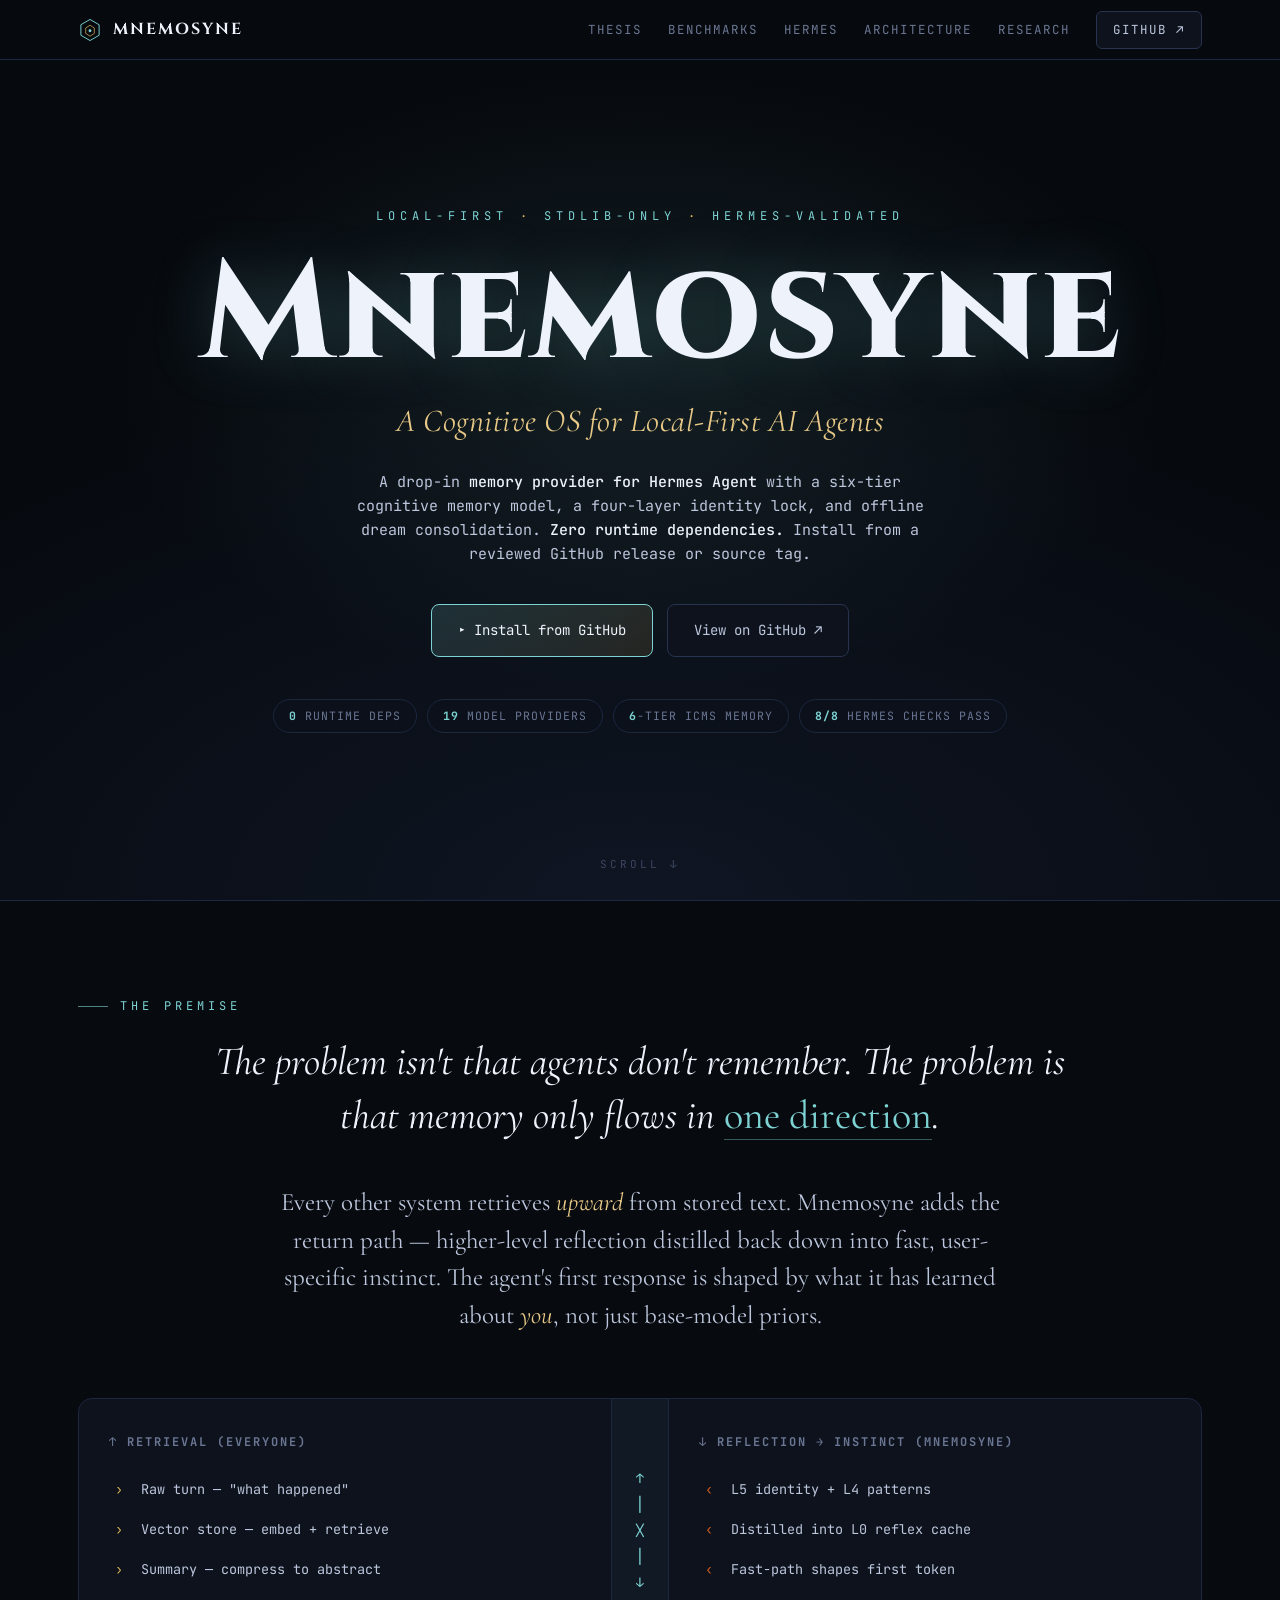
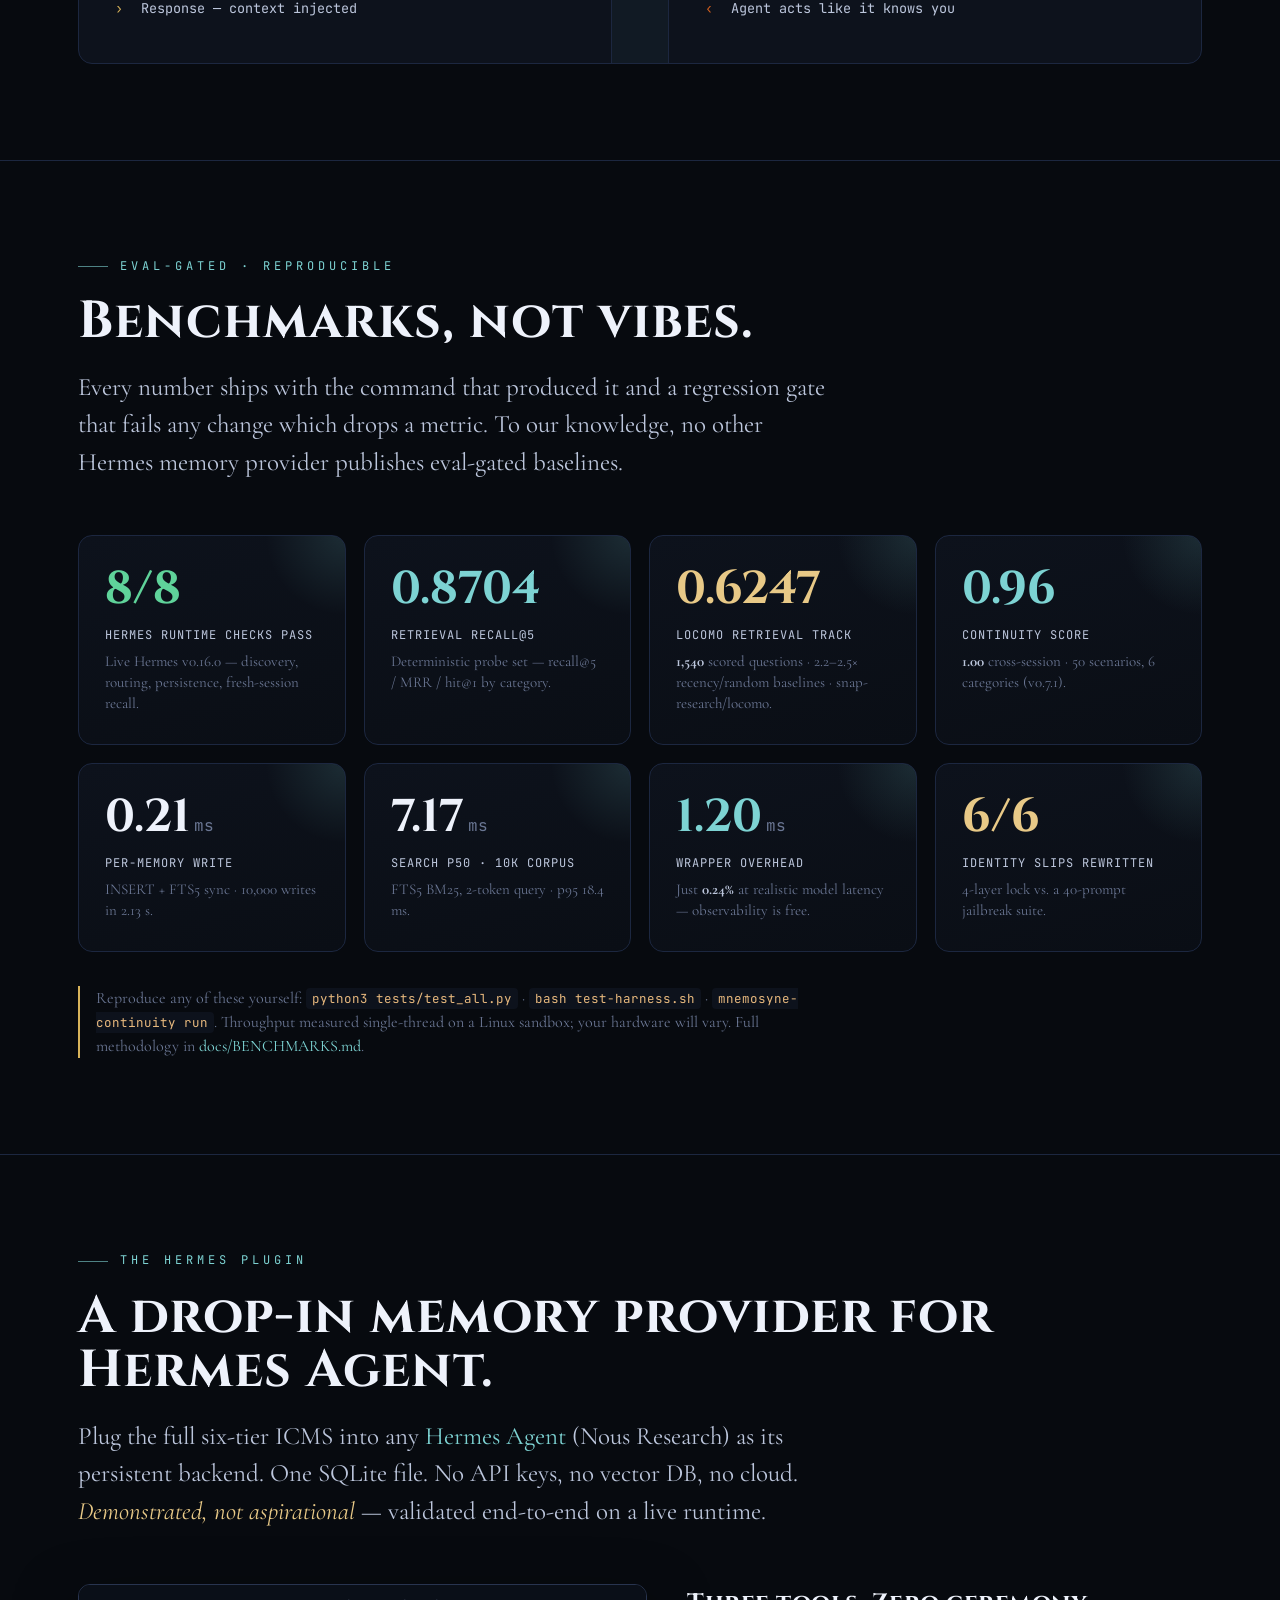
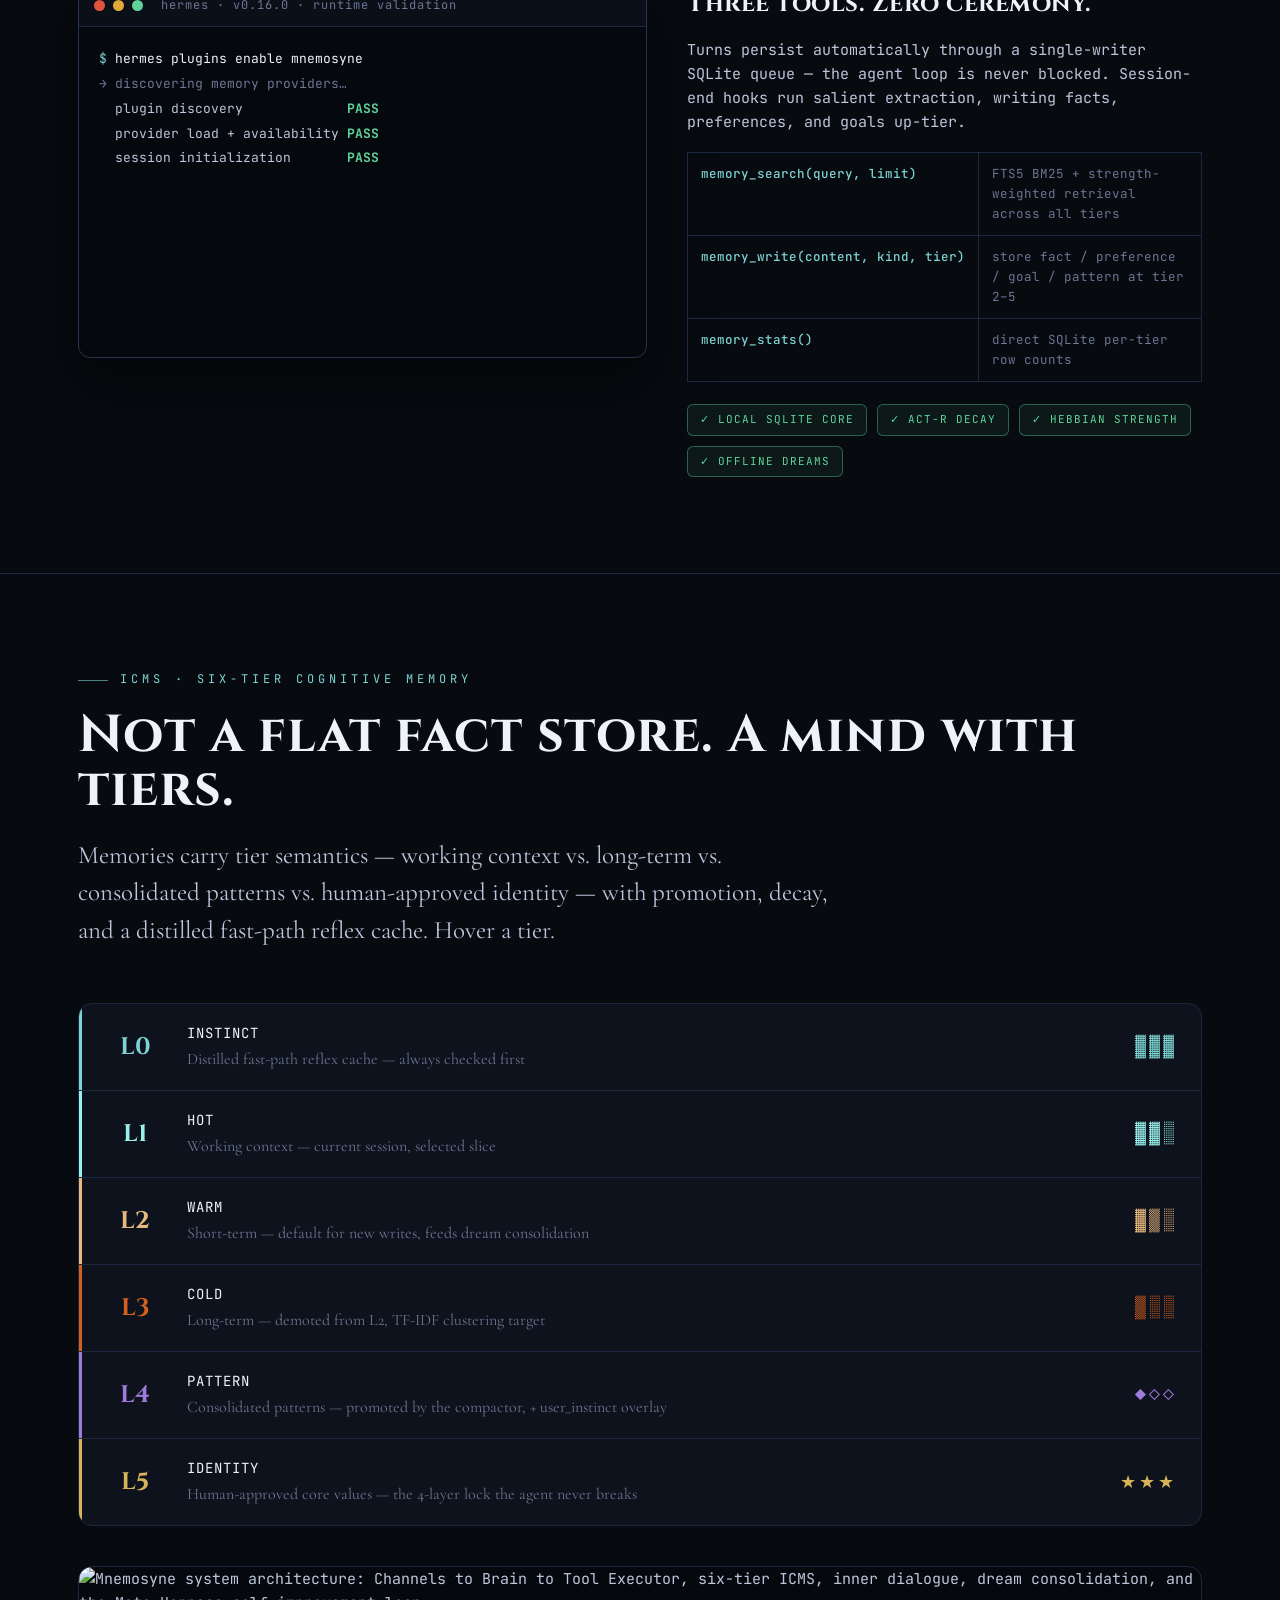
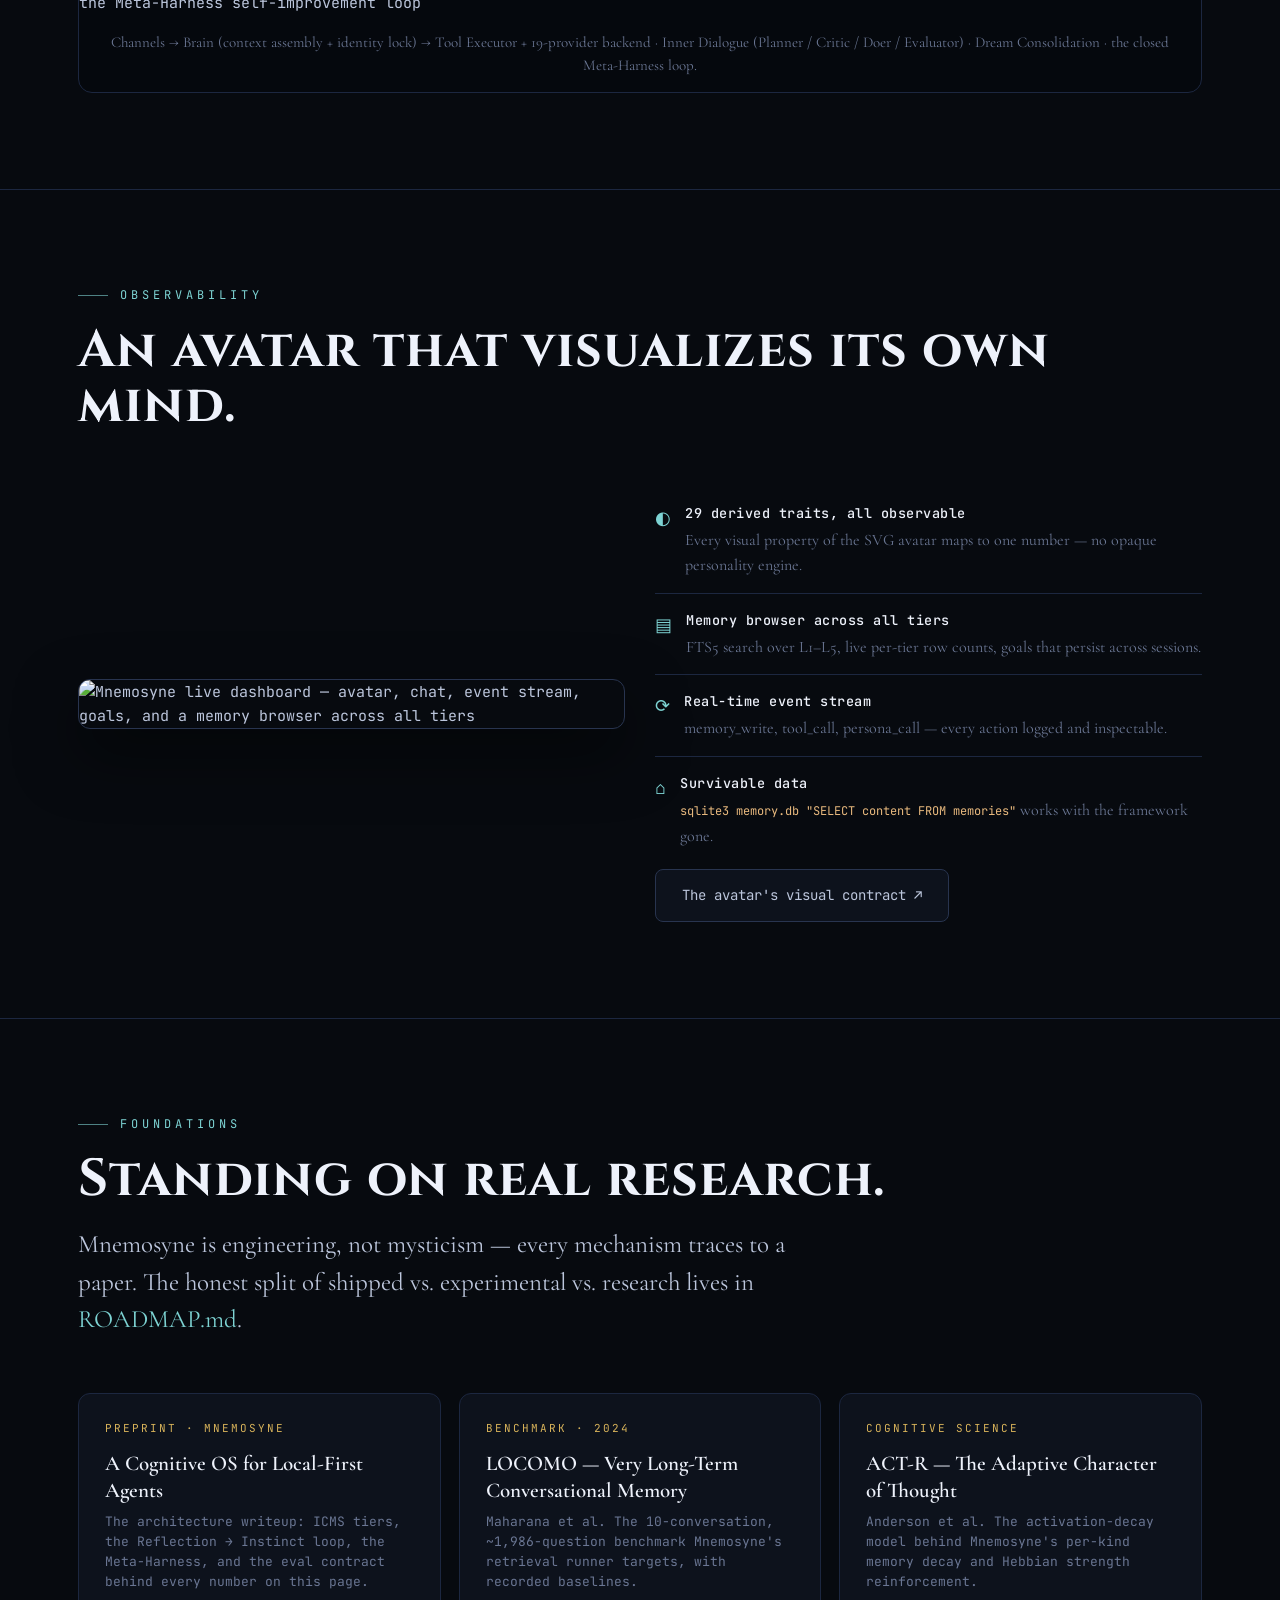
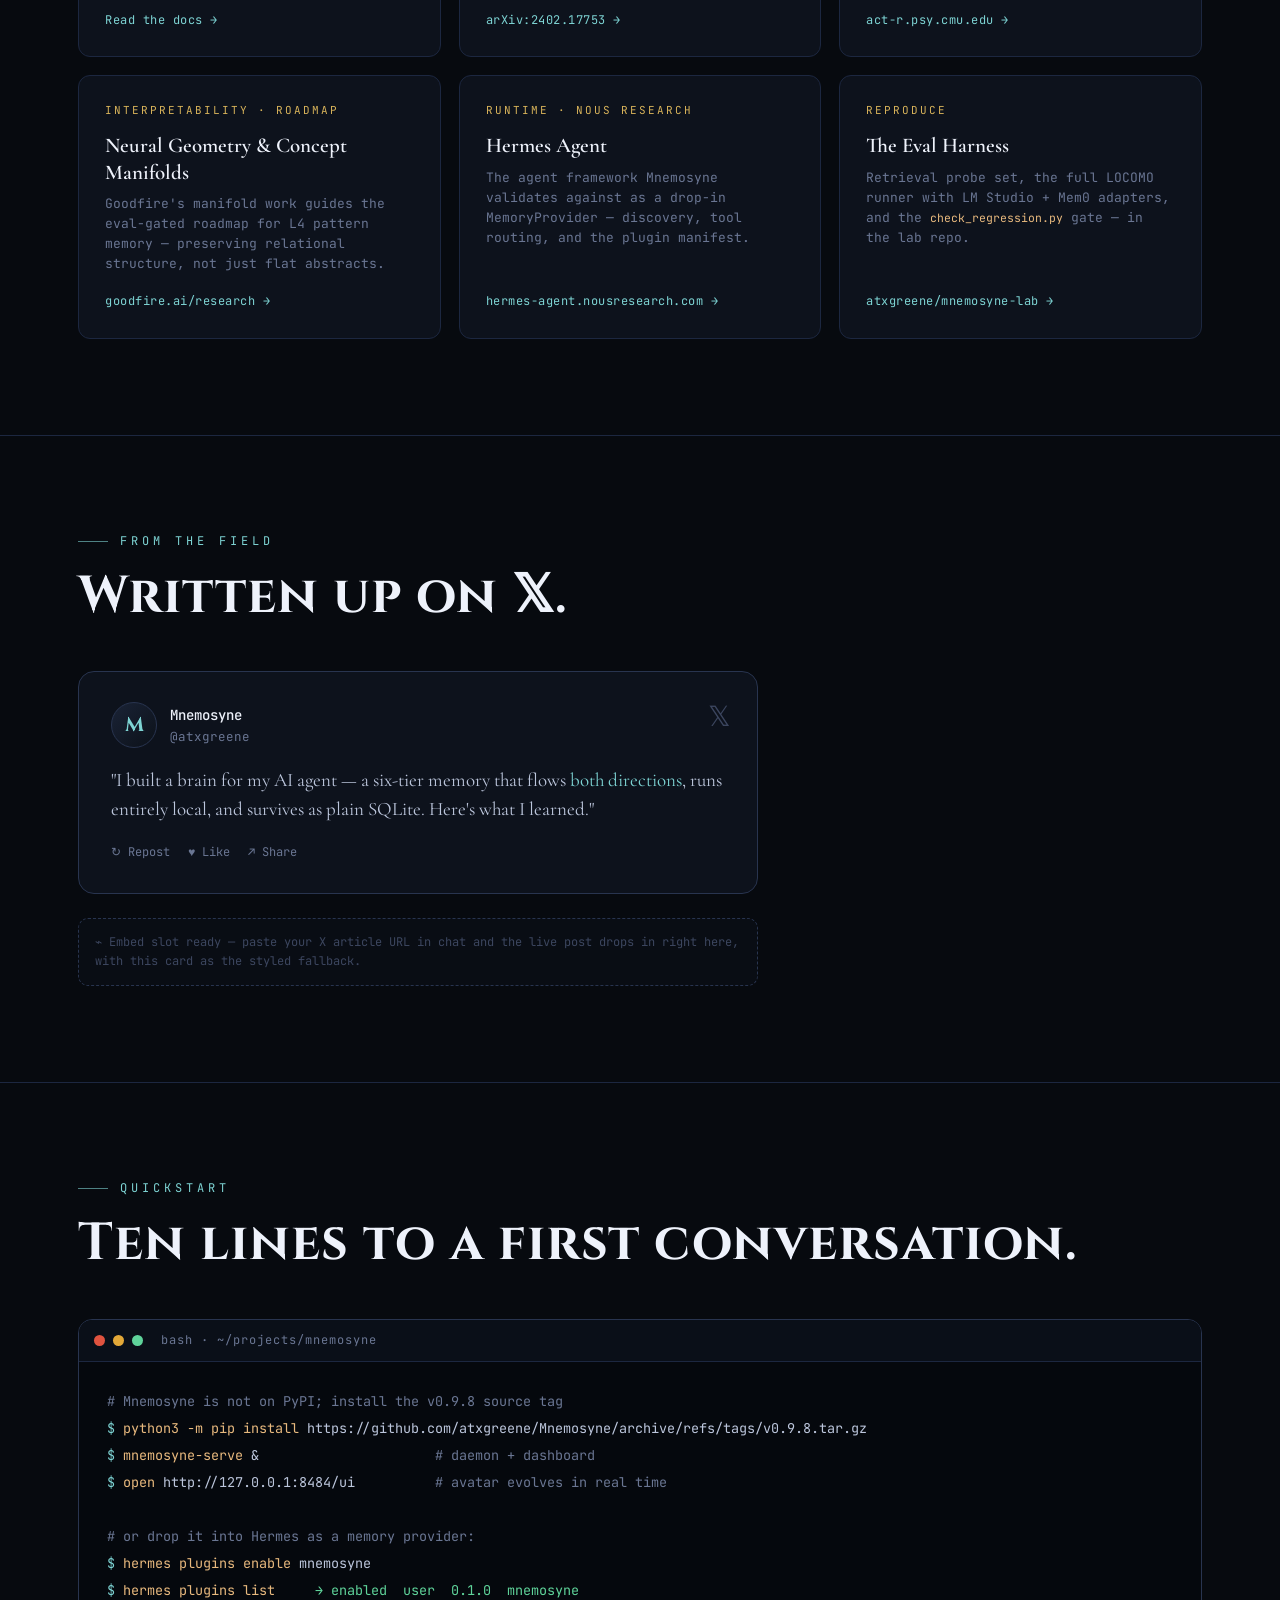
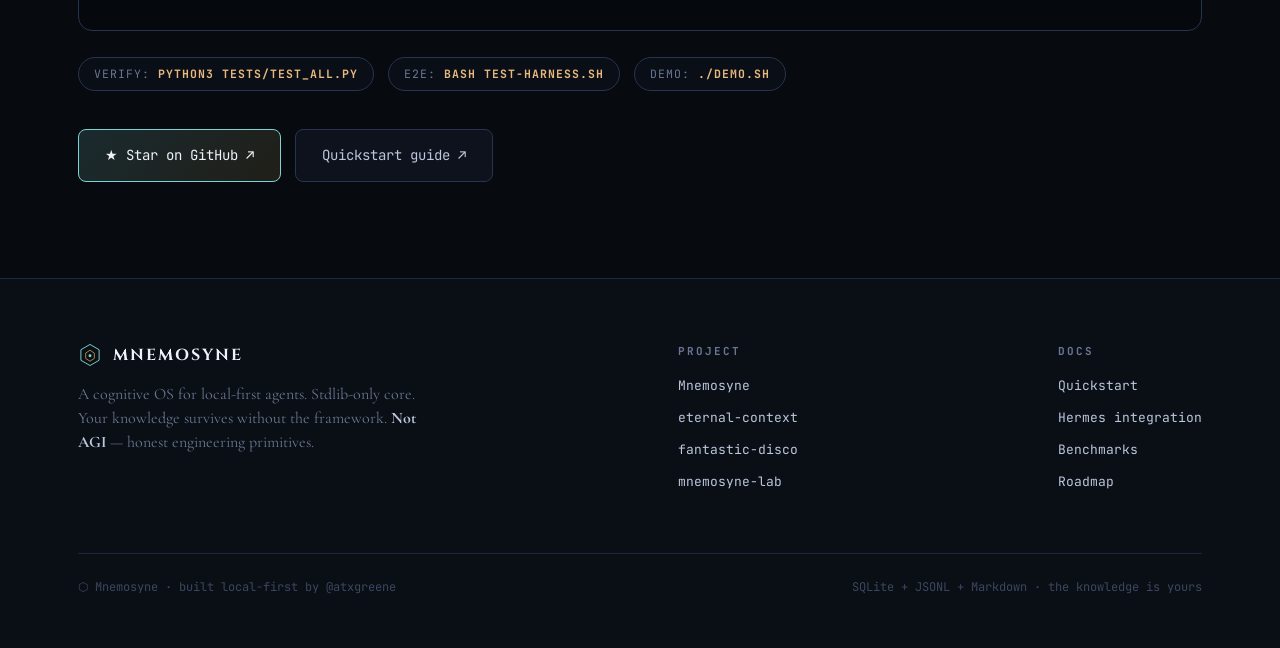
==== docs/index.html @ 7e6a50a7 "chore(release): prepare public v0.9.8 gates and docs" ====
<!DOCTYPE html>
<html lang="en">
<head>
<meta charset="UTF-8">
<meta name="viewport" content="width=device-width, initial-scale=1.0">
<title>Mnemosyne — Cognitive OS for Local-First AI Agents</title>
<meta name="description" content="A drop-in memory provider for Hermes Agent. Stdlib-only core, 6-tier ICMS memory, runtime-validated, and installable from GitHub.">
<meta property="og:title" content="Mnemosyne — Cognitive OS for Local-First AI Agents">
<meta property="og:description" content="Drop-in memory provider for Hermes Agent. Stdlib-only. 6-tier ICMS. Runtime-validated. Eval-gated benchmarks.">
<meta property="og:type" content="website">
<meta property="og:image" content="assets/Mnemosyne2.jpg">
<meta name="theme-color" content="#070a0f">
<meta name="twitter:card" content="summary_large_image">
<link rel="preconnect" href="https://fonts.googleapis.com">
<link rel="preconnect" href="https://fonts.gstatic.com" crossorigin>
<link href="https://fonts.googleapis.com/css2?family=Cinzel:wght@400;500;600;700;800;900&family=Cormorant+Garamond:ital,wght@0,400;0,500;0,600;1,400;1,500&family=JetBrains+Mono:wght@400;500;700&display=swap" rel="stylesheet">
<link rel="icon" type="image/svg+xml" href="data:image/svg+xml,<svg xmlns='http://www.w3.org/2000/svg' viewBox='0 0 100 100'><polygon points='50,6 88,28 88,72 50,94 12,72 12,28' fill='none' stroke='%237dd3d3' stroke-width='4'/><polygon points='50,30 68,42 68,64 50,76 32,64 32,42' fill='none' stroke='%23c9a84c' stroke-width='3'/><circle cx='50' cy='53' r='6' fill='%237dd3d3'/></svg>">
<style>
  *{margin:0;padding:0;box-sizing:border-box}
  :root{
    --bg:#070a0f; --bg2:#0a0e15; --surface:#0d121c; --surface2:#111826;
    --border:#1c2740; --border2:#28344f;
    --text:#bcc6dc; --dim:#6a7693; --faint:#3c465f;
    --bright:#eef2fb;
    --gold:#d8b35a; --gold-soft:#e8c987;
    --teal:#7dd3d3; --teal-bright:#9af0ec;
    --orange:#d4601f; --amber:#e8b97e;
    --violet:#9d7bd8; --green:#5fd39a;
    --serif:'Cormorant Garamond',Georgia,serif;
    --display:'Cinzel',serif;
    --mono:'JetBrains Mono','IBM Plex Mono',monospace;
    --maxw:1180px;
  }
  html{scroll-behavior:smooth}
  body{
    background:var(--bg); color:var(--text);
    font-family:var(--mono); font-size:15px; line-height:1.6;
    -webkit-font-smoothing:antialiased; overflow-x:hidden;
  }
  a{color:var(--teal); text-decoration:none}
  ::selection{background:rgba(125,211,211,.25); color:var(--bright)}
  .wrap{max-width:var(--maxw); margin:0 auto; padding:0 28px}

  /* ── NAV ─────────────────────────────────────────── */
  nav{
    position:fixed; top:0; left:0; right:0; z-index:100; height:60px;
    display:flex; align-items:center;
    background:rgba(7,10,15,.72); backdrop-filter:blur(14px);
    border-bottom:1px solid var(--border);
  }
  nav .wrap{display:flex; align-items:center; justify-content:space-between; width:100%}
  .brand{display:flex; align-items:center; gap:11px; font-family:var(--display); font-weight:700;
    letter-spacing:2px; color:var(--bright); font-size:16px}
  .brand .hex{width:24px;height:24px;display:inline-block}
  .navlinks{display:flex; gap:26px; align-items:center}
  .navlinks a{color:var(--dim); font-size:12.5px; letter-spacing:1px; text-transform:uppercase; transition:color .2s}
  .navlinks a:hover{color:var(--teal)}
  .nav-cta{border:1px solid var(--border2); padding:8px 16px; border-radius:6px; color:var(--text)!important;
    transition:.2s; background:var(--surface)}
  .nav-cta:hover{border-color:var(--teal); color:var(--teal)!important; box-shadow:0 0 18px rgba(125,211,211,.15)}
  @media(max-width:860px){.navlinks a:not(.nav-cta){display:none}}

  /* ── HERO ────────────────────────────────────────── */
  header.hero{position:relative; min-height:100vh; display:flex; flex-direction:column;
    align-items:center; justify-content:center; text-align:center; padding:120px 20px 80px; overflow:hidden}
  #glyphCanvas{position:absolute; inset:0; width:100%; height:100%; z-index:0; opacity:.55}
  .hero-bg{position:absolute; inset:0; z-index:0;
    background:
      radial-gradient(ellipse 60% 50% at 50% 42%, rgba(125,211,211,.10), transparent 70%),
      radial-gradient(ellipse 80% 60% at 50% 100%, rgba(20,28,46,.7), transparent),
      var(--bg);
  }
  .hero-owl{position:absolute; z-index:1; top:50%; left:50%; transform:translate(-50%,-50%);
    width:min(1100px,108vw); max-width:none; opacity:.30;
    -webkit-mask-image:radial-gradient(ellipse 52% 60% at 50% 46%, #000 30%, transparent 72%);
    mask-image:radial-gradient(ellipse 52% 60% at 50% 46%, #000 30%, transparent 72%);
    pointer-events:none; animation:floaty 9s ease-in-out infinite}
  @keyframes floaty{0%,100%{transform:translate(-50%,-51%)}50%{transform:translate(-50%,-49%)}}
  .hero-content{position:relative; z-index:3; max-width:880px}
  .kicker{font-family:var(--mono); font-size:12px; letter-spacing:5px; text-transform:uppercase;
    color:var(--teal); margin-bottom:22px; opacity:0; animation:rise .8s .1s forwards}
  .kicker .tick{color:var(--gold)}
  h1.title{font-family:var(--display); font-weight:800; color:var(--bright);
    font-size:clamp(56px,12vw,140px); line-height:.95; letter-spacing:2px;
    text-shadow:0 0 60px rgba(125,211,211,.25); opacity:0; animation:rise .9s .2s forwards}
  .tagline{font-family:var(--serif); font-style:italic; font-size:clamp(20px,3.4vw,32px);
    color:var(--gold-soft); margin-top:14px; letter-spacing:.5px; opacity:0; animation:rise .9s .35s forwards}
  .subtag{max-width:600px; margin:24px auto 0; color:var(--text); font-size:15px;
    opacity:0; animation:rise .9s .5s forwards}
  .subtag b{color:var(--bright); font-weight:500}
  .subtag code{font-family:var(--mono); color:var(--amber); font-size:13.5px}
  @keyframes rise{from{opacity:0; transform:translateY(22px)}to{opacity:1; transform:translateY(0)}}
  .hero-cta{display:flex; gap:14px; justify-content:center; flex-wrap:wrap; margin-top:38px;
    opacity:0; animation:rise .9s .65s forwards}
  .btn{font-family:var(--mono); font-size:14px; padding:14px 26px; border-radius:8px; cursor:pointer;
    border:1px solid var(--border2); transition:.22s; display:inline-flex; align-items:center; gap:10px}
  .btn-primary{background:linear-gradient(135deg,rgba(125,211,211,.16),rgba(216,179,90,.12));
    border-color:var(--teal); color:var(--bright)}
  .btn-primary:hover{box-shadow:0 0 28px rgba(125,211,211,.3); transform:translateY(-2px)}
  .btn-ghost{background:var(--surface); color:var(--text)}
  .btn-ghost:hover{border-color:var(--gold); color:var(--gold-soft); transform:translateY(-2px)}
  .hero-chips{display:flex; gap:10px; justify-content:center; flex-wrap:wrap; margin-top:42px;
    opacity:0; animation:rise .9s .8s forwards}
  .chip{font-size:11.5px; letter-spacing:1px; text-transform:uppercase; color:var(--dim);
    border:1px solid var(--border); border-radius:20px; padding:7px 15px; background:rgba(13,18,28,.6)}
  .chip b{color:var(--teal); font-weight:700}
  .scroll-hint{position:absolute; bottom:26px; left:50%; transform:translateX(-50%); z-index:3;
    color:var(--faint); font-size:11px; letter-spacing:3px; text-transform:uppercase; animation:pulse 2.4s infinite}
  @keyframes pulse{0%,100%{opacity:.4}50%{opacity:.9}}

  /* ── SECTION SCAFFOLD ────────────────────────────── */
  section{position:relative; padding:96px 0; border-top:1px solid var(--border)}
  .eyebrow{font-family:var(--mono); font-size:12px; letter-spacing:4px; text-transform:uppercase;
    color:var(--teal); display:flex; align-items:center; gap:12px; margin-bottom:18px}
  .eyebrow::before{content:''; width:30px; height:1px; background:var(--teal); opacity:.6}
  h2{font-family:var(--display); font-weight:700; color:var(--bright);
    font-size:clamp(30px,5vw,52px); line-height:1.05; letter-spacing:1px; margin-bottom:20px}
  .lede{font-family:var(--serif); font-size:clamp(19px,2.6vw,25px); color:var(--text);
    max-width:760px; line-height:1.5}
  .lede em{color:var(--gold-soft); font-style:italic}
  .lede code{font-family:var(--mono); font-size:14px; color:var(--amber)}

  /* ── THESIS / FLOW ───────────────────────────────── */
  .thesis-quote{font-family:var(--serif); font-style:italic; font-size:clamp(24px,4vw,40px);
    color:var(--bright); line-height:1.35; max-width:880px; margin:0 auto; text-align:center}
  .thesis-quote .hl{color:var(--teal); font-style:normal; border-bottom:1px solid rgba(125,211,211,.4)}
  .flow{display:grid; grid-template-columns:1fr auto 1fr; gap:0; align-items:center; margin-top:64px;
    border:1px solid var(--border); border-radius:14px; overflow:hidden; background:var(--surface)}
  .flow-col{padding:34px 30px}
  .flow-col h4{font-family:var(--mono); font-size:12px; letter-spacing:2px; text-transform:uppercase;
    color:var(--dim); margin-bottom:18px}
  .flow-mid{border-left:1px solid var(--border); border-right:1px solid var(--border);
    align-self:stretch; display:flex; align-items:center; justify-content:center; padding:0 24px;
    background:rgba(125,211,211,.04)}
  .flow-arrows{font-family:var(--mono); font-size:13px; color:var(--teal); text-align:center; line-height:2}
  .flow-step{display:flex; align-items:center; gap:12px; padding:9px 0; color:var(--text); font-size:13.5px}
  .flow-step .g{font-family:var(--mono); color:var(--gold); width:20px; text-align:center}
  .flow-col.down .flow-step .g{color:var(--orange)}
  @media(max-width:760px){.flow{grid-template-columns:1fr}.flow-mid{border:none; border-top:1px solid var(--border); border-bottom:1px solid var(--border); padding:18px}.flow-arrows{transform:rotate(90deg)}}

  /* ── BENCHMARKS ──────────────────────────────────── */
  .bench-grid{display:grid; grid-template-columns:repeat(auto-fit,minmax(230px,1fr)); gap:18px; margin-top:54px}
  .stat{position:relative; border:1px solid var(--border); border-radius:14px; padding:30px 26px;
    background:linear-gradient(165deg,var(--surface),var(--bg2)); overflow:hidden; transition:.3s}
  .stat:hover{border-color:var(--border2); transform:translateY(-3px); box-shadow:0 14px 40px rgba(0,0,0,.4)}
  .stat::after{content:''; position:absolute; top:0; right:0; width:80px; height:80px;
    background:radial-gradient(circle at top right,rgba(125,211,211,.14),transparent 70%)}
  .stat .num{font-family:var(--display); font-weight:700; font-size:46px; color:var(--bright); line-height:1; display:inline}
  .stat .num.teal{color:var(--teal)} .stat .num.gold{color:var(--gold-soft)} .stat .num.green{color:var(--green)}
  .stat .unit{font-family:var(--mono); font-size:16px; color:var(--dim); margin-left:4px}
  .stat .label{font-family:var(--mono); font-size:12px; letter-spacing:1px; text-transform:uppercase;
    color:var(--text); margin-top:14px}
  .stat .sub{color:var(--dim); margin-top:6px; font-family:var(--serif); font-size:15px; line-height:1.4}
  .stat .sub b{color:var(--text)}
  .bench-note{margin-top:34px; color:var(--dim); border-left:2px solid var(--gold);
    padding-left:16px; font-family:var(--serif); font-size:16px; max-width:760px; line-height:1.5}
  .bench-note code{font-family:var(--mono); font-size:12.5px; color:var(--amber); background:var(--surface);
    padding:2px 6px; border-radius:4px}

  /* ── HERMES ──────────────────────────────────────── */
  .hermes-grid{display:grid; grid-template-columns:1.05fr .95fr; gap:40px; margin-top:54px; align-items:start}
  @media(max-width:880px){.hermes-grid{grid-template-columns:1fr}}
  .terminal{background:#05080d; border:1px solid var(--border2); border-radius:12px; overflow:hidden;
    box-shadow:0 24px 60px rgba(0,0,0,.5); font-family:var(--mono)}
  .term-bar{display:flex; align-items:center; gap:8px; padding:11px 15px; background:#0a0f18;
    border-bottom:1px solid var(--border)}
  .term-bar .dot{width:11px; height:11px; border-radius:50%}
  .dot.r{background:#e0533f} .dot.y{background:#e3a838} .dot.g{background:#5fd39a}
  .term-bar .ttl{margin-left:10px; font-size:12px; color:var(--dim); letter-spacing:1px}
  .term-body{padding:20px 20px 24px; font-size:13px; line-height:1.9; min-height:330px}
  .term-line{white-space:pre-wrap; opacity:0; transition:opacity .25s}
  .term-line.show{opacity:1}
  .term-cmd{color:var(--bright)} .term-cmd .pr{color:var(--teal)}
  .term-check{color:var(--text)} .term-pass{color:var(--green); font-weight:700}
  .term-dim{color:var(--dim)}
  .hermes-copy h3{font-family:var(--display); color:var(--bright); font-size:25px; margin-bottom:14px; letter-spacing:.5px}
  .hermes-copy p{margin-bottom:18px}
  .tool-table{width:100%; border-collapse:collapse; margin-top:10px; font-size:12.5px}
  .tool-table td{border:1px solid var(--border); padding:11px 13px; vertical-align:top}
  .tool-table td:first-child{color:var(--teal); font-weight:500; white-space:nowrap; width:38%}
  .tool-table td:last-child{color:var(--dim)}
  .badge-row{display:flex; gap:10px; flex-wrap:wrap; margin-top:22px}
  .vbadge{font-size:11px; letter-spacing:1px; text-transform:uppercase; color:var(--green);
    border:1px solid rgba(95,211,154,.4); border-radius:6px; padding:6px 12px; background:rgba(95,211,154,.07)}

  /* ── ARCHITECTURE / TIERS ────────────────────────── */
  .tiers{margin-top:54px; border:1px solid var(--border); border-radius:14px; overflow:hidden; background:var(--surface)}
  .tier{display:grid; grid-template-columns:64px 1fr auto; align-items:center; gap:20px;
    padding:18px 24px; border-bottom:1px solid var(--border); position:relative; transition:.25s}
  .tier:last-child{border-bottom:none}
  .tier:hover{background:rgba(125,211,211,.04)}
  .tier .tid{font-family:var(--display); font-weight:700; font-size:24px; text-align:center}
  .tier .tname{font-family:var(--mono); font-size:14px; color:var(--bright); letter-spacing:1px}
  .tier .tdesc{font-family:var(--serif); font-size:16px; color:var(--dim); margin-top:2px}
  .tier .tflow{font-family:var(--mono); font-size:18px; letter-spacing:3px}
  .tier .bar{position:absolute; left:0; top:0; bottom:0; width:3px}
  .arch-img{margin-top:40px; border:1px solid var(--border); border-radius:14px; overflow:hidden; background:#05080d}
  .arch-img img{width:100%; display:block}
  .arch-cap{font-family:var(--serif); font-size:15px; color:var(--dim); text-align:center; padding:16px; line-height:1.5}

  /* ── DASHBOARD ───────────────────────────────────── */
  .dash-grid{display:grid; grid-template-columns:1fr 1fr; gap:30px; margin-top:54px; align-items:center}
  @media(max-width:880px){.dash-grid{grid-template-columns:1fr}}
  .dash-shot{border:1px solid var(--border2); border-radius:12px; overflow:hidden;
    box-shadow:0 24px 60px rgba(0,0,0,.5)}
  .dash-shot img{width:100%; display:block}
  .feat-list{list-style:none}
  .feat-list li{display:flex; gap:14px; padding:14px 0; border-bottom:1px solid var(--border)}
  .feat-list li:last-child{border:none}
  .feat-list .fi{font-family:var(--mono); color:var(--teal); font-size:18px}
  .feat-list b{color:var(--bright); font-weight:500; font-family:var(--mono); font-size:13.5px; letter-spacing:.5px}
  .feat-list span{display:block; color:var(--dim); font-family:var(--serif); font-size:16px; margin-top:3px}
  .feat-list code{font-family:var(--mono); font-size:12px; color:var(--amber)}

  /* ── RESEARCH ────────────────────────────────────── */
  .papers{display:grid; grid-template-columns:repeat(auto-fit,minmax(280px,1fr)); gap:18px; margin-top:54px}
  .paper{border:1px solid var(--border); border-radius:12px; padding:26px; background:var(--surface);
    transition:.25s; display:flex; flex-direction:column}
  .paper:hover{border-color:var(--teal); transform:translateY(-3px); box-shadow:0 14px 40px rgba(0,0,0,.4)}
  .paper .ptag{font-family:var(--mono); font-size:11px; letter-spacing:2px; text-transform:uppercase;
    color:var(--gold); margin-bottom:14px}
  .paper h4{font-family:var(--serif); font-weight:600; font-size:21px; color:var(--bright); line-height:1.25; margin-bottom:8px}
  .paper p{font-size:13px; color:var(--dim); flex:1; line-height:1.55}
  .paper p code{font-family:var(--mono); font-size:11.5px; color:var(--amber)}
  .paper .plink{font-family:var(--mono); font-size:12px; margin-top:18px; color:var(--teal); letter-spacing:.5px}
  .paper .plink::after{content:' →'}

  /* ── X ARTICLE ───────────────────────────────────── */
  .x-wrap{margin-top:48px; display:grid; grid-template-columns:1fr; gap:24px; max-width:680px}
  .x-card{border:1px solid var(--border2); border-radius:16px; padding:30px 32px; background:var(--surface);
    position:relative; overflow:hidden}
  .x-card::before{content:'𝕏'; position:absolute; top:22px; right:26px; font-size:28px; color:var(--faint)}
  .x-head{display:flex; align-items:center; gap:13px; margin-bottom:18px}
  .x-av{width:46px; height:46px; border-radius:50%; background:linear-gradient(135deg,#1a2336,#0c1119);
    border:1px solid var(--border2); display:flex; align-items:center; justify-content:center;
    font-family:var(--display); color:var(--teal); font-size:20px; font-weight:700}
  .x-name{font-family:var(--mono); color:var(--bright); font-size:14px; font-weight:500}
  .x-handle{font-family:var(--mono); color:var(--dim); font-size:12.5px}
  .x-body{font-family:var(--serif); font-size:19px; line-height:1.5; color:var(--text)}
  .x-body .hl{color:var(--teal)}
  .x-foot{margin-top:20px; font-family:var(--mono); font-size:12px; color:var(--dim); display:flex; gap:18px}
  .x-slot-note{font-family:var(--mono); font-size:12px; color:var(--faint); border:1px dashed var(--border2);
    border-radius:10px; padding:14px 16px; background:rgba(13,18,28,.4)}

  /* ── INSTALL ─────────────────────────────────────── */
  .install-box{margin-top:48px; border:1px solid var(--border2); border-radius:14px; overflow:hidden; background:#05080d}
  .install-box .term-bar{background:#0a0f18}
  .code{padding:26px 28px; font-family:var(--mono); font-size:13.5px; line-height:2; overflow-x:auto; white-space:pre}
  .code .c{color:var(--dim)} .code .p{color:var(--teal)} .code .k{color:var(--amber)} .code .o{color:var(--green)}
  .verify-row{display:flex; gap:14px; flex-wrap:wrap; margin-top:26px}
  .verify-row .chip{border-color:var(--border2)}
  .verify-row .chip b{color:var(--amber)}

  /* ── FOOTER ──────────────────────────────────────── */
  footer{border-top:1px solid var(--border); padding:64px 0 50px; background:var(--bg2)}
  .foot-grid{display:flex; justify-content:space-between; gap:40px; flex-wrap:wrap}
  .foot-brand{max-width:340px}
  .foot-brand .brand{margin-bottom:14px}
  .foot-brand p{font-family:var(--serif); font-size:16px; color:var(--dim); line-height:1.5}
  .foot-brand p b{color:var(--text)}
  .foot-col h5{font-family:var(--mono); font-size:11px; letter-spacing:2px; text-transform:uppercase;
    color:var(--dim); margin-bottom:16px}
  .foot-col a{display:block; color:var(--text); font-size:13px; margin-bottom:11px; transition:.2s}
  .foot-col a:hover{color:var(--teal)}
  .foot-bottom{margin-top:50px; padding-top:24px; border-top:1px solid var(--border);
    display:flex; justify-content:space-between; flex-wrap:wrap; gap:14px;
    font-size:12px; color:var(--faint); font-family:var(--mono)}
  .reveal{opacity:0; transform:translateY(28px); transition:opacity .7s ease, transform .7s ease}
  .reveal.in{opacity:1; transform:none}
</style>
</head>
<body>

<!-- ───────────────── NAV ───────────────── -->
<nav>
  <div class="wrap">
    <div class="brand">
      <svg class="hex" viewBox="0 0 100 100"><polygon points="50,6 88,28 88,72 50,94 12,72 12,28" fill="none" stroke="#7dd3d3" stroke-width="4"/><polygon points="50,30 68,42 68,64 50,76 32,64 32,42" fill="none" stroke="#d8b35a" stroke-width="3"/><circle cx="50" cy="53" r="6" fill="#7dd3d3"/></svg>
      MNEMOSYNE
    </div>
    <div class="navlinks">
      <a href="#thesis">Thesis</a>
      <a href="#benchmarks">Benchmarks</a>
      <a href="#hermes">Hermes</a>
      <a href="#architecture">Architecture</a>
      <a href="#research">Research</a>
      <a class="nav-cta" href="https://github.com/atxgreene/Mnemosyne" target="_blank" rel="noopener">GitHub ↗</a>
    </div>
  </div>
</nav>

<!-- ───────────────── HERO ───────────────── -->
<header class="hero">
  <div class="hero-bg"></div>
  <canvas id="glyphCanvas"></canvas>
  <img class="hero-owl" src="assets/Mnemosyne.jpg" alt="">
  <div class="hero-content">
    <div class="kicker">Local-First <span class="tick">·</span> Stdlib-Only <span class="tick">·</span> Hermes-Validated</div>
    <h1 class="title">Mnemosyne</h1>
    <div class="tagline">A Cognitive OS for Local-First AI Agents</div>
    <p class="subtag">A drop-in <b>memory provider for Hermes Agent</b> with a six-tier cognitive memory model, a four-layer identity lock, and offline dream consolidation. <b>Zero runtime dependencies.</b> Install from a reviewed GitHub release or source tag.</p>
    <div class="hero-cta">
      <a class="btn btn-primary" href="#install">▸ Install from GitHub</a>
      <a class="btn btn-ghost" href="https://github.com/atxgreene/Mnemosyne" target="_blank" rel="noopener">View on GitHub ↗</a>
    </div>
    <div class="hero-chips">
      <span class="chip"><b>0</b> runtime deps</span>
      <span class="chip"><b>19</b> model providers</span>
      <span class="chip"><b>6</b>-tier ICMS memory</span>
      <span class="chip"><b>8/8</b> Hermes checks PASS</span>
    </div>
  </div>
  <div class="scroll-hint">scroll ↓</div>
</header>

<!-- ───────────────── THESIS ───────────────── -->
<section id="thesis">
  <div class="wrap reveal">
    <div class="eyebrow">The Premise</div>
    <p class="thesis-quote">The problem isn't that agents don't remember. The problem is that memory only flows in <span class="hl">one direction</span>.</p>
    <p class="lede" style="margin:42px auto 0; text-align:center">Every other system retrieves <em>upward</em> from stored text. Mnemosyne adds the return path — higher-level reflection distilled back down into fast, user-specific instinct. The agent's first response is shaped by what it has learned about <em>you</em>, not just base-model priors.</p>

    <div class="flow">
      <div class="flow-col up">
        <h4>↑ Retrieval (everyone)</h4>
        <div class="flow-step"><span class="g">›</span> Raw turn — "what happened"</div>
        <div class="flow-step"><span class="g">›</span> Vector store — embed + retrieve</div>
        <div class="flow-step"><span class="g">›</span> Summary — compress to abstract</div>
        <div class="flow-step"><span class="g">›</span> Response — context injected</div>
      </div>
      <div class="flow-mid">
        <div class="flow-arrows">↑<br>│<br>╳<br>│<br>↓</div>
      </div>
      <div class="flow-col down">
        <h4>↓ Reflection → Instinct (Mnemosyne)</h4>
        <div class="flow-step"><span class="g">‹</span> L5 identity + L4 patterns</div>
        <div class="flow-step"><span class="g">‹</span> Distilled into L0 reflex cache</div>
        <div class="flow-step"><span class="g">‹</span> Fast-path shapes first token</div>
        <div class="flow-step"><span class="g">‹</span> Agent acts like it knows you</div>
      </div>
    </div>
  </div>
</section>

<!-- ───────────────── BENCHMARKS ───────────────── -->
<section id="benchmarks">
  <div class="wrap reveal">
    <div class="eyebrow">Eval-Gated · Reproducible</div>
    <h2>Benchmarks, not vibes.</h2>
    <p class="lede">Every number ships with the command that produced it and a regression gate that fails any change which drops a metric. To our knowledge, no other Hermes memory provider publishes eval-gated baselines.</p>

    <div class="bench-grid">
      <div class="stat">
        <span class="num green" data-count="8" data-suffix="/8">0/8</span>
        <div class="label">Hermes runtime checks PASS</div>
        <div class="sub">Live Hermes v0.16.0 — discovery, routing, persistence, fresh-session recall.</div>
      </div>
      <div class="stat">
        <span class="num teal" data-count="0.8704" data-dec="4">0.0000</span>
        <div class="label">Retrieval recall@5</div>
        <div class="sub">Deterministic probe set — recall@5 / MRR / hit@1 by category.</div>
      </div>
      <div class="stat">
        <span class="num gold" data-count="0.6247" data-dec="4">0.0000</span>
        <div class="label">LOCOMO retrieval track</div>
        <div class="sub"><b>1,540</b> scored questions · 2.2–2.5× recency/random baselines · snap-research/locomo.</div>
      </div>
      <div class="stat">
        <span class="num teal" data-count="0.96" data-dec="2">0.00</span>
        <div class="label">Continuity score</div>
        <div class="sub"><b>1.00</b> cross-session · 50 scenarios, 6 categories (v0.7.1).</div>
      </div>
      <div class="stat">
        <span class="num" data-count="0.21" data-dec="2">0.00</span><span class="unit">ms</span>
        <div class="label">Per-memory write</div>
        <div class="sub">INSERT + FTS5 sync · 10,000 writes in 2.13 s.</div>
      </div>
      <div class="stat">
        <span class="num" data-count="7.17" data-dec="2">0.00</span><span class="unit">ms</span>
        <div class="label">Search p50 · 10K corpus</div>
        <div class="sub">FTS5 BM25, 2-token query · p95 18.4 ms.</div>
      </div>
      <div class="stat">
        <span class="num teal" data-count="1.20" data-dec="2">0.00</span><span class="unit">ms</span>
        <div class="label">Wrapper overhead</div>
        <div class="sub">Just <b>0.24%</b> at realistic model latency — observability is free.</div>
      </div>
      <div class="stat">
        <span class="num gold" data-count="6" data-suffix="/6">0/6</span>
        <div class="label">Identity slips rewritten</div>
        <div class="sub">4-layer lock vs. a 40-prompt jailbreak suite.</div>
      </div>
    </div>

    <p class="bench-note">Reproduce any of these yourself: <code>python3 tests/test_all.py</code> · <code>bash test-harness.sh</code> · <code>mnemosyne-continuity run</code>. Throughput measured single-thread on a Linux sandbox; your hardware will vary. Full methodology in <a href="https://github.com/atxgreene/Mnemosyne/blob/main/docs/BENCHMARKS.md" target="_blank" rel="noopener">docs/BENCHMARKS.md</a>.</p>
  </div>
</section>

<!-- ───────────────── HERMES ───────────────── -->
<section id="hermes">
  <div class="wrap reveal">
    <div class="eyebrow">The Hermes Plugin</div>
    <h2>A drop-in memory provider for Hermes Agent.</h2>
    <p class="lede">Plug the full six-tier ICMS into any <a href="https://hermes-agent.nousresearch.com" target="_blank" rel="noopener">Hermes Agent</a> (Nous Research) as its persistent backend. One SQLite file. No API keys, no vector DB, no cloud. <em>Demonstrated, not aspirational</em> — validated end-to-end on a live runtime.</p>

    <div class="hermes-grid">
      <div class="terminal" id="hermesTerm">
        <div class="term-bar"><span class="dot r"></span><span class="dot y"></span><span class="dot g"></span><span class="ttl">hermes · v0.16.0 · runtime validation</span></div>
        <div class="term-body" id="termBody"></div>
      </div>
      <div class="hermes-copy">
        <h3>Three tools. Zero ceremony.</h3>
        <p>Turns persist automatically through a single-writer SQLite queue — the agent loop is never blocked. Session-end hooks run salient extraction, writing facts, preferences, and goals up-tier.</p>
        <table class="tool-table">
          <tr><td>memory_search(query, limit)</td><td>FTS5 BM25 + strength-weighted retrieval across all tiers</td></tr>
          <tr><td>memory_write(content, kind, tier)</td><td>store fact / preference / goal / pattern at tier 2–5</td></tr>
          <tr><td>memory_stats()</td><td>direct SQLite per-tier row counts</td></tr>
        </table>
        <div class="badge-row">
          <span class="vbadge">✓ Local SQLite core</span>
          <span class="vbadge">✓ ACT-R decay</span>
          <span class="vbadge">✓ Hebbian strength</span>
          <span class="vbadge">✓ Offline dreams</span>
        </div>
      </div>
    </div>
  </div>
</section>

<!-- ───────────────── ARCHITECTURE ───────────────── -->
<section id="architecture">
  <div class="wrap reveal">
    <div class="eyebrow">ICMS · Six-Tier Cognitive Memory</div>
    <h2>Not a flat fact store. A mind with tiers.</h2>
    <p class="lede">Memories carry tier semantics — working context vs. long-term vs. consolidated patterns vs. human-approved identity — with promotion, decay, and a distilled fast-path reflex cache. Hover a tier.</p>

    <div class="tiers">
      <div class="tier"><span class="bar" style="background:#7dd3d3"></span><span class="tid" style="color:#7dd3d3">L0</span><div><div class="tname">INSTINCT</div><div class="tdesc">Distilled fast-path reflex cache — always checked first</div></div><span class="tflow" style="color:#7dd3d3">▓▓▓</span></div>
      <div class="tier"><span class="bar" style="background:#9af0ec"></span><span class="tid" style="color:#9af0ec">L1</span><div><div class="tname">HOT</div><div class="tdesc">Working context — current session, selected slice</div></div><span class="tflow" style="color:#9af0ec">▓▓░</span></div>
      <div class="tier"><span class="bar" style="background:#e8b97e"></span><span class="tid" style="color:#e8b97e">L2</span><div><div class="tname">WARM</div><div class="tdesc">Short-term — default for new writes, feeds dream consolidation</div></div><span class="tflow" style="color:#e8b97e">▓▒░</span></div>
      <div class="tier"><span class="bar" style="background:#d4601f"></span><span class="tid" style="color:#d4601f">L3</span><div><div class="tname">COLD</div><div class="tdesc">Long-term — demoted from L2, TF-IDF clustering target</div></div><span class="tflow" style="color:#d4601f">▒░░</span></div>
      <div class="tier"><span class="bar" style="background:#9d7bd8"></span><span class="tid" style="color:#9d7bd8">L4</span><div><div class="tname">PATTERN</div><div class="tdesc">Consolidated patterns — promoted by the compactor, + user_instinct overlay</div></div><span class="tflow" style="color:#9d7bd8">◆◇◇</span></div>
      <div class="tier"><span class="bar" style="background:#d8b35a"></span><span class="tid" style="color:#d8b35a">L5</span><div><div class="tname">IDENTITY</div><div class="tdesc">Human-approved core values — the 4-layer lock the agent never breaks</div></div><span class="tflow" style="color:#d8b35a">★★★</span></div>
    </div>

    <div class="arch-img">
      <img src="assets/mnemosyne-arch.PNG" alt="Mnemosyne system architecture: Channels to Brain to Tool Executor, six-tier ICMS, inner dialogue, dream consolidation, and the Meta-Harness self-improvement loop">
      <div class="arch-cap">Channels → Brain (context assembly + identity lock) → Tool Executor + 19-provider backend · Inner Dialogue (Planner / Critic / Doer / Evaluator) · Dream Consolidation · the closed Meta-Harness loop.</div>
    </div>
  </div>
</section>

<!-- ───────────────── DASHBOARD ───────────────── -->
<section id="dashboard">
  <div class="wrap reveal">
    <div class="eyebrow">Observability</div>
    <h2>An avatar that visualizes its own mind.</h2>
    <div class="dash-grid">
      <div class="dash-shot"><img src="assets/dashboard.png" alt="Mnemosyne live dashboard — avatar, chat, event stream, goals, and a memory browser across all tiers"></div>
      <div>
        <ul class="feat-list">
          <li><span class="fi">◐</span><div><b>29 derived traits, all observable</b><span>Every visual property of the SVG avatar maps to one number — no opaque personality engine.</span></div></li>
          <li><span class="fi">▤</span><div><b>Memory browser across all tiers</b><span>FTS5 search over L1–L5, live per-tier row counts, goals that persist across sessions.</span></div></li>
          <li><span class="fi">⟳</span><div><b>Real-time event stream</b><span>memory_write, tool_call, persona_call — every action logged and inspectable.</span></div></li>
          <li><span class="fi">⌂</span><div><b>Survivable data</b><span><code>sqlite3 memory.db "SELECT content FROM memories"</code> works with the framework gone.</span></div></li>
        </ul>
        <a class="btn btn-ghost" href="https://github.com/atxgreene/Mnemosyne/blob/main/docs/UI.md" target="_blank" rel="noopener" style="margin-top:6px">The avatar's visual contract ↗</a>
      </div>
    </div>
  </div>
</section>

<!-- ───────────────── RESEARCH ───────────────── -->
<section id="research">
  <div class="wrap reveal">
    <div class="eyebrow">Foundations</div>
    <h2>Standing on real research.</h2>
    <p class="lede">Mnemosyne is engineering, not mysticism — every mechanism traces to a paper. The honest split of shipped vs. experimental vs. research lives in <a href="https://github.com/atxgreene/Mnemosyne/blob/main/docs/ROADMAP.md" target="_blank" rel="noopener">ROADMAP.md</a>.</p>

    <div class="papers">
      <div class="paper">
        <div class="ptag">Preprint · Mnemosyne</div>
        <h4>A Cognitive OS for Local-First Agents</h4>
        <p>The architecture writeup: ICMS tiers, the Reflection → Instinct loop, the Meta-Harness, and the eval contract behind every number on this page.</p>
        <a class="plink" href="https://github.com/atxgreene/Mnemosyne/tree/main/docs" target="_blank" rel="noopener">Read the docs</a>
      </div>
      <div class="paper">
        <div class="ptag">Benchmark · 2024</div>
        <h4>LOCOMO — Very Long-Term Conversational Memory</h4>
        <p>Maharana et al. The 10-conversation, ~1,986-question benchmark Mnemosyne's retrieval runner targets, with recorded baselines.</p>
        <a class="plink" href="https://arxiv.org/abs/2402.17753" target="_blank" rel="noopener">arXiv:2402.17753</a>
      </div>
      <div class="paper">
        <div class="ptag">Cognitive Science</div>
        <h4>ACT-R — The Adaptive Character of Thought</h4>
        <p>Anderson et al. The activation-decay model behind Mnemosyne's per-kind memory decay and Hebbian strength reinforcement.</p>
        <a class="plink" href="http://act-r.psy.cmu.edu/" target="_blank" rel="noopener">act-r.psy.cmu.edu</a>
      </div>
      <div class="paper">
        <div class="ptag">Interpretability · Roadmap</div>
        <h4>Neural Geometry &amp; Concept Manifolds</h4>
        <p>Goodfire's manifold work guides the eval-gated roadmap for L4 pattern memory — preserving relational structure, not just flat abstracts.</p>
        <a class="plink" href="https://www.goodfire.ai/research" target="_blank" rel="noopener">goodfire.ai/research</a>
      </div>
      <div class="paper">
        <div class="ptag">Runtime · Nous Research</div>
        <h4>Hermes Agent</h4>
        <p>The agent framework Mnemosyne validates against as a drop-in MemoryProvider — discovery, tool routing, and the plugin manifest.</p>
        <a class="plink" href="https://hermes-agent.nousresearch.com" target="_blank" rel="noopener">hermes-agent.nousresearch.com</a>
      </div>
      <div class="paper">
        <div class="ptag">Reproduce</div>
        <h4>The Eval Harness</h4>
        <p>Retrieval probe set, the full LOCOMO runner with LM Studio + Mem0 adapters, and the <code>check_regression.py</code> gate — in the lab repo.</p>
        <a class="plink" href="https://github.com/atxgreene/mnemosyne-lab" target="_blank" rel="noopener">atxgreene/mnemosyne-lab</a>
      </div>
    </div>
  </div>
</section>

<!-- ───────────────── X ARTICLE ───────────────── -->
<section id="field">
  <div class="wrap reveal">
    <div class="eyebrow">From the Field</div>
    <h2>Written up on 𝕏.</h2>
    <div class="x-wrap">
      <!-- LIVE EMBED SLOT: paste the tweet/article URL and the official X blockquote drops in here.
           Replace the .x-card below with:
           <blockquote class="twitter-tweet" data-theme="dark"><a href="PASTE_X_URL"></a></blockquote>
           widgets.js is already loaded at the bottom of the page. -->
      <div class="x-card">
        <div class="x-head">
          <div class="x-av">M</div>
          <div><div class="x-name">Mnemosyne</div><div class="x-handle">@atxgreene</div></div>
        </div>
        <div class="x-body">"I built a brain for my AI agent — a six-tier memory that flows <span class="hl">both directions</span>, runs entirely local, and survives as plain SQLite. Here's what I learned."</div>
        <div class="x-foot"><span>↻ Repost</span><span>♥ Like</span><span>↗ Share</span></div>
      </div>
      <div class="x-slot-note">⌁ Embed slot ready — paste your X article URL in chat and the live post drops in right here, with this card as the styled fallback.</div>
    </div>
  </div>
</section>

<!-- ───────────────── INSTALL ───────────────── -->
<section id="install">
  <div class="wrap reveal">
    <div class="eyebrow">Quickstart</div>
    <h2>Ten lines to a first conversation.</h2>
    <div class="install-box">
      <div class="term-bar"><span class="dot r"></span><span class="dot y"></span><span class="dot g"></span><span class="ttl">bash · ~/projects/mnemosyne</span></div>
      <div class="code"><span class="c"># Mnemosyne is not on PyPI; install the v0.9.8 source tag</span>
<span class="p">$</span> <span class="k">python3 -m pip install</span> https://github.com/atxgreene/Mnemosyne/archive/refs/tags/v0.9.8.tar.gz
<span class="p">$</span> <span class="k">mnemosyne-serve</span> &amp;                      <span class="c"># daemon + dashboard</span>
<span class="p">$</span> <span class="k">open</span> http://127.0.0.1:8484/ui          <span class="c"># avatar evolves in real time</span>

<span class="c"># or drop it into Hermes as a memory provider:</span>
<span class="p">$</span> <span class="k">hermes plugins enable</span> mnemosyne
<span class="p">$</span> <span class="k">hermes plugins list</span>     <span class="o">→ enabled  user  0.1.0  mnemosyne</span></div>
    </div>
    <div class="verify-row">
      <span class="chip">Verify: <b>python3 tests/test_all.py</b></span>
      <span class="chip">E2E: <b>bash test-harness.sh</b></span>
      <span class="chip">Demo: <b>./demo.sh</b></span>
    </div>
    <div class="hero-cta" style="justify-content:flex-start; animation:none; opacity:1">
      <a class="btn btn-primary" href="https://github.com/atxgreene/Mnemosyne" target="_blank" rel="noopener">★ Star on GitHub ↗</a>
      <a class="btn btn-ghost" href="https://github.com/atxgreene/Mnemosyne/blob/main/docs/QUICKSTART.md" target="_blank" rel="noopener">Quickstart guide ↗</a>
    </div>
  </div>
</section>

<!-- ───────────────── FOOTER ───────────────── -->
<footer>
  <div class="wrap">
    <div class="foot-grid">
      <div class="foot-brand">
        <div class="brand"><svg class="hex" viewBox="0 0 100 100"><polygon points="50,6 88,28 88,72 50,94 12,72 12,28" fill="none" stroke="#7dd3d3" stroke-width="4"/><polygon points="50,30 68,42 68,64 50,76 32,64 32,42" fill="none" stroke="#d8b35a" stroke-width="3"/><circle cx="50" cy="53" r="6" fill="#7dd3d3"/></svg> MNEMOSYNE</div>
        <p>A cognitive OS for local-first agents. Stdlib-only core. Your knowledge survives without the framework. <b>Not AGI</b> — honest engineering primitives.</p>
      </div>
      <div class="foot-col">
        <h5>Project</h5>
        <a href="https://github.com/atxgreene/Mnemosyne" target="_blank" rel="noopener">Mnemosyne</a>
        <a href="https://github.com/atxgreene/eternal-context" target="_blank" rel="noopener">eternal-context</a>
        <a href="https://github.com/atxgreene/fantastic-disco" target="_blank" rel="noopener">fantastic-disco</a>
        <a href="https://github.com/atxgreene/mnemosyne-lab" target="_blank" rel="noopener">mnemosyne-lab</a>
      </div>
      <div class="foot-col">
        <h5>Docs</h5>
        <a href="https://github.com/atxgreene/Mnemosyne/blob/main/docs/QUICKSTART.md" target="_blank" rel="noopener">Quickstart</a>
        <a href="https://github.com/atxgreene/Mnemosyne/blob/main/docs/HERMES.md" target="_blank" rel="noopener">Hermes integration</a>
        <a href="https://github.com/atxgreene/Mnemosyne/blob/main/docs/BENCHMARKS.md" target="_blank" rel="noopener">Benchmarks</a>
        <a href="https://github.com/atxgreene/Mnemosyne/blob/main/docs/ROADMAP.md" target="_blank" rel="noopener">Roadmap</a>
      </div>
    </div>
    <div class="foot-bottom">
      <span>⬡ Mnemosyne · built local-first by @atxgreene</span>
      <span>SQLite + JSONL + Markdown · the knowledge is yours</span>
    </div>
  </div>
</footer>

<script>
/* ── Hero generative unicode glyph field ───────────── */
(function(){
  const cv = document.getElementById('glyphCanvas');
  if(!cv) return;
  const ctx = cv.getContext('2d');
  let W,H,cols,drops,fontSize=18;
  const glyphs = '𓂀𓁟𓃰𓅓𓆣𓎟𓏏░▒▓│┃║╬◆◇★☆⬡⬢◊∴⟳↑↓0123ʘΨΦΩλΣ'.split('');
  function resize(){
    W=cv.width=cv.offsetWidth; H=cv.height=cv.offsetHeight;
    cols=Math.floor(W/fontSize);
    drops=Array.from({length:cols},()=>Math.random()*-H);
  }
  resize(); window.addEventListener('resize',resize);
  const palette=['rgba(125,211,211,','rgba(216,179,90,','rgba(154,240,236,','rgba(212,96,31,'];
  function draw(){
    ctx.fillStyle='rgba(7,10,15,0.10)';
    ctx.fillRect(0,0,W,H);
    ctx.font=fontSize+'px JetBrains Mono, monospace';
    for(let i=0;i<cols;i++){
      const g=glyphs[Math.floor(Math.random()*glyphs.length)];
      const x=i*fontSize, y=drops[i];
      const c=palette[i%palette.length];
      ctx.fillStyle=c+(0.18+Math.random()*0.5)+')';
      ctx.fillText(g,x,y);
      if(y>H && Math.random()>0.975) drops[i]=Math.random()*-120;
      drops[i]+=fontSize*0.42;
    }
    requestAnimationFrame(draw);
  }
  draw();
})();

/* ── Scroll reveal ─────────────────────────────────── */
const ro=new IntersectionObserver((es)=>{es.forEach(e=>{if(e.isIntersecting){e.target.classList.add('in');}})},{threshold:0.12});
document.querySelectorAll('.reveal').forEach(el=>ro.observe(el));

/* ── Count-up benchmark numbers ────────────────────── */
function countUp(el){
  const target=parseFloat(el.dataset.count);
  const dec=parseInt(el.dataset.dec||'0');
  const suffix=el.dataset.suffix||'';
  const dur=1400, t0=performance.now();
  function step(t){
    const p=Math.min((t-t0)/dur,1);
    const e=1-Math.pow(1-p,3);
    const v=target*e;
    el.textContent=(dec?v.toFixed(dec):Math.round(v))+suffix;
    if(p<1) requestAnimationFrame(step);
    else el.textContent=(dec?target.toFixed(dec):target)+suffix;
  }
  requestAnimationFrame(step);
}
const co=new IntersectionObserver((es)=>{es.forEach(e=>{if(e.isIntersecting){countUp(e.target); co.unobserve(e.target);}})},{threshold:0.5});
document.querySelectorAll('.stat .num[data-count]').forEach(el=>co.observe(el));

/* ── Hermes terminal typing sequence ───────────────── */
(function(){
  const term=document.getElementById('hermesTerm');
  const body=document.getElementById('termBody');
  if(!term||!body) return;
  const lines=[
    {t:'<span class="term-cmd"><span class="pr">$</span> hermes plugins enable mnemosyne</span>',d:380},
    {t:'<span class="term-dim">→ discovering memory providers…</span>',d:320},
    {t:'<span class="term-check">  plugin discovery             </span><span class="term-pass">PASS</span>',d:260},
    {t:'<span class="term-check">  provider load + availability </span><span class="term-pass">PASS</span>',d:230},
    {t:'<span class="term-check">  session initialization       </span><span class="term-pass">PASS</span>',d:230},
    {t:'<span class="term-check">  tool routing · write/search  </span><span class="term-pass">PASS</span>',d:230},
    {t:'<span class="term-check">  turn persistence → SQLite    </span><span class="term-pass">PASS</span>',d:230},
    {t:'<span class="term-check">  prefetch (non-blocking)      </span><span class="term-pass">PASS</span>',d:230},
    {t:'<span class="term-check">  shutdown / queue flush       </span><span class="term-pass">PASS</span>',d:230},
    {t:'<span class="term-check">  fresh-session recall         </span><span class="term-pass">PASS</span>',d:230},
    {t:'<span class="term-dim">&nbsp;</span>',d:160},
    {t:'<span class="term-pass">  ✓ 8/8 checks passed</span> <span class="term-dim">— live Hermes v0.16.0</span>',d:300},
  ];
  let started=false;
  function run(){
    if(started) return; started=true;
    let i=0;
    function next(){
      if(i>=lines.length) return;
      const el=document.createElement('div');
      el.className='term-line'; el.innerHTML=lines[i].t;
      body.appendChild(el);
      requestAnimationFrame(()=>el.classList.add('show'));
      const delay=lines[i].d; i++;
      setTimeout(next,delay);
    }
    next();
  }
  const o=new IntersectionObserver((es)=>{es.forEach(e=>{if(e.isIntersecting) run();})},{threshold:0.35});
  o.observe(term);
})();
</script>
<!-- X widgets loader (active once a real blockquote embed is pasted into #field) -->
<script async src="https://platform.twitter.com/widgets.js" charset="utf-8"></script>
</body>
</html>
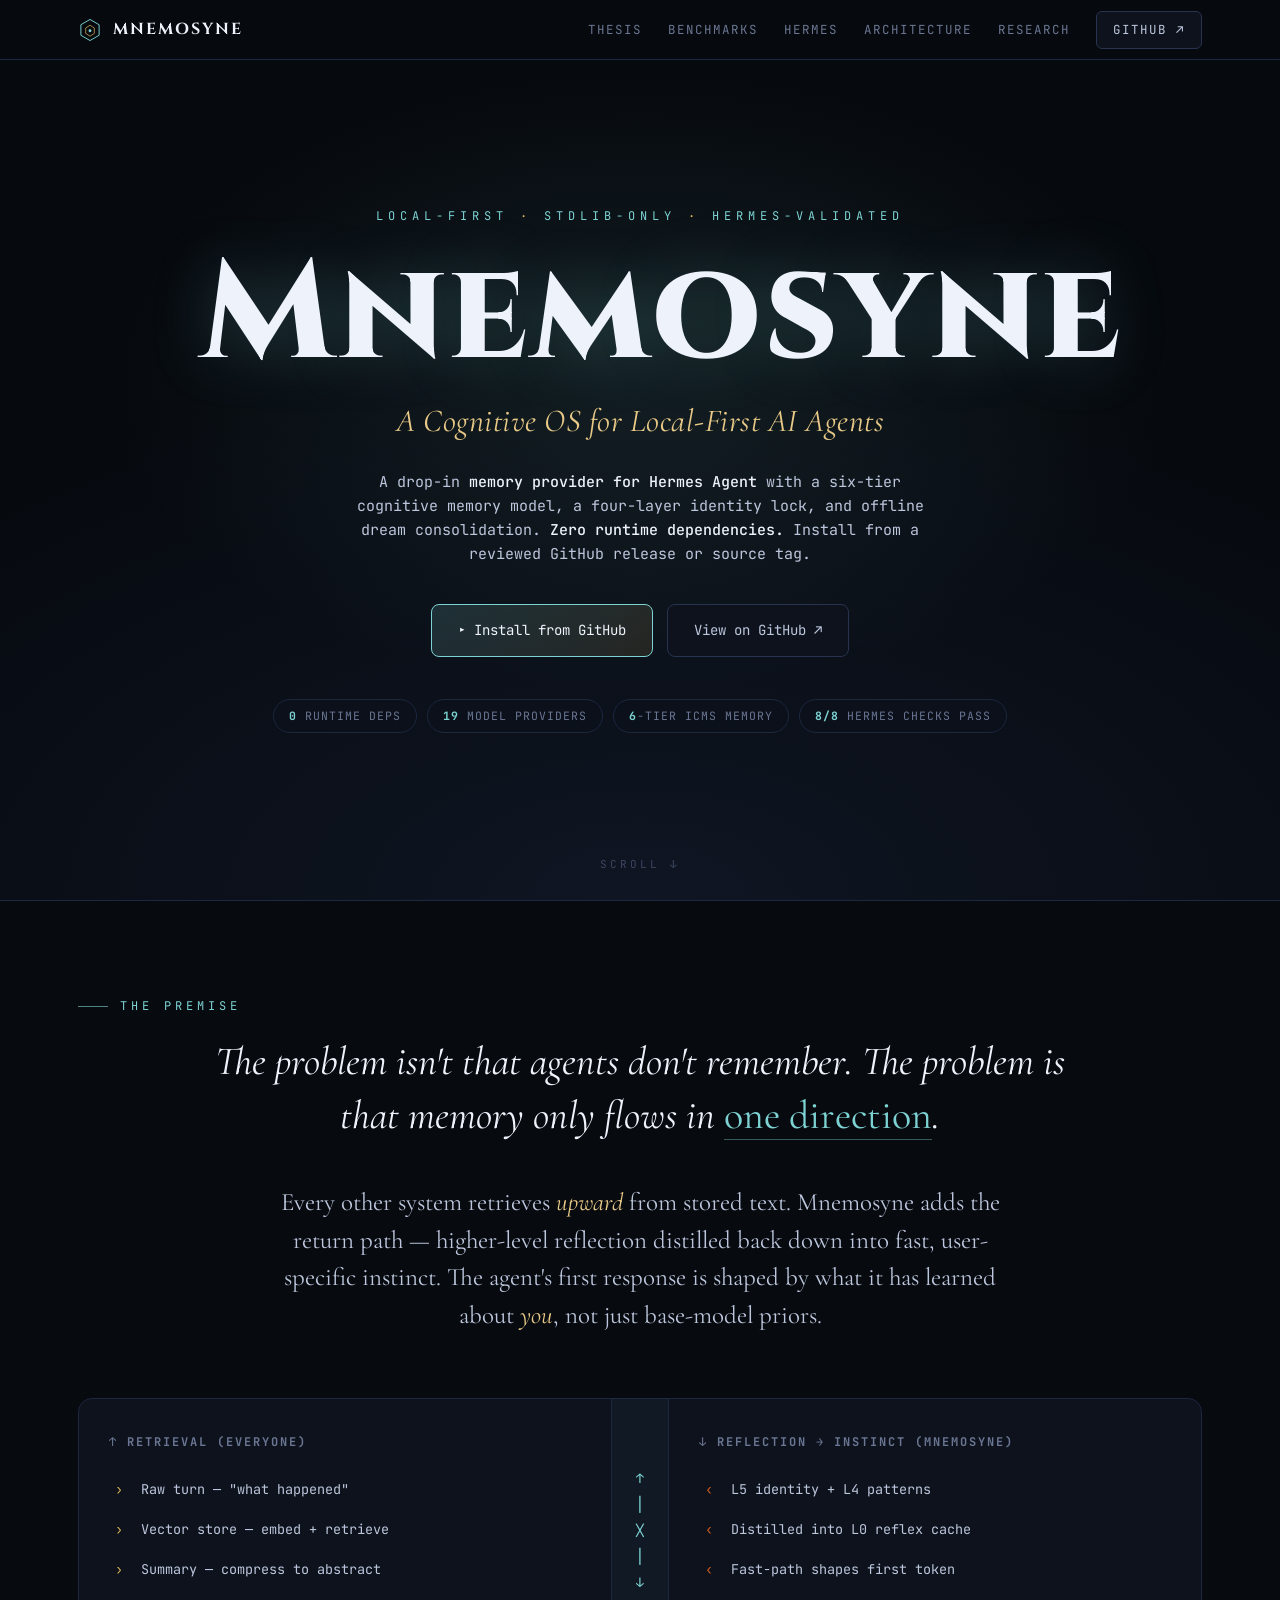
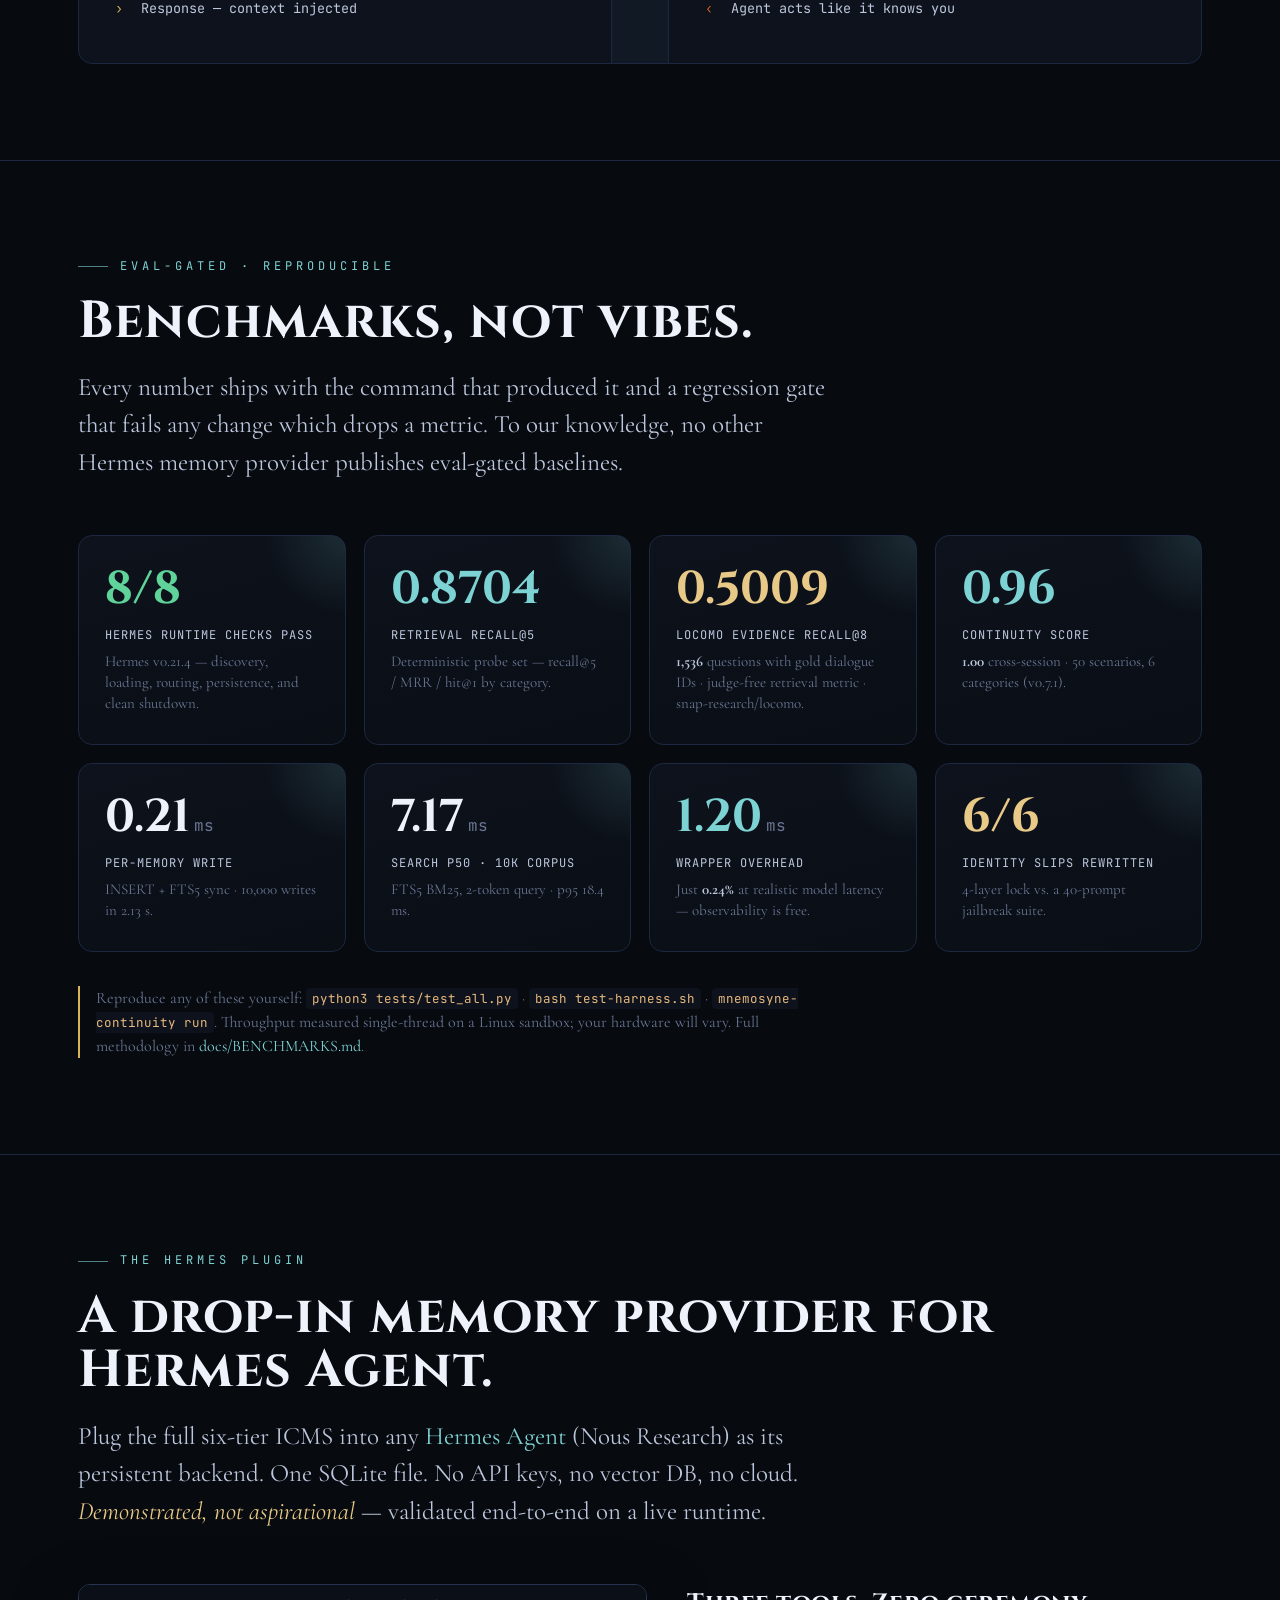
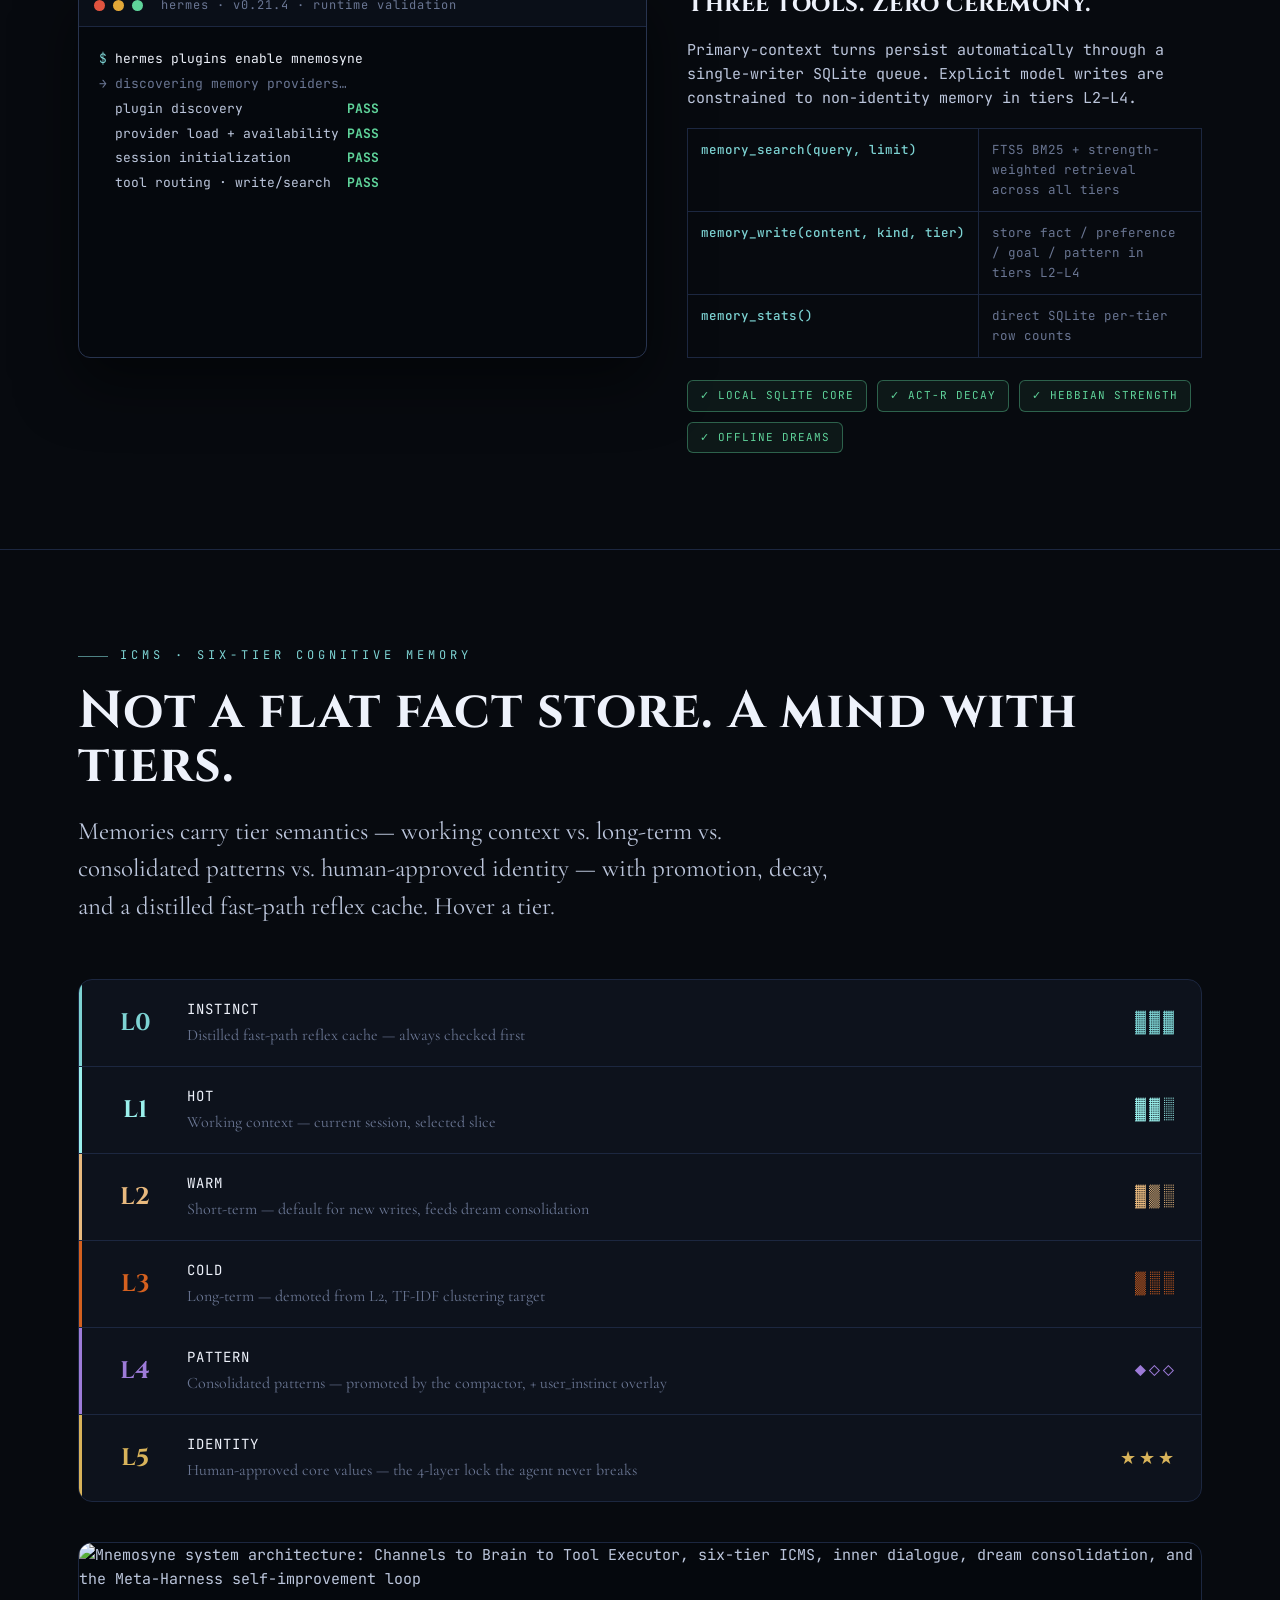
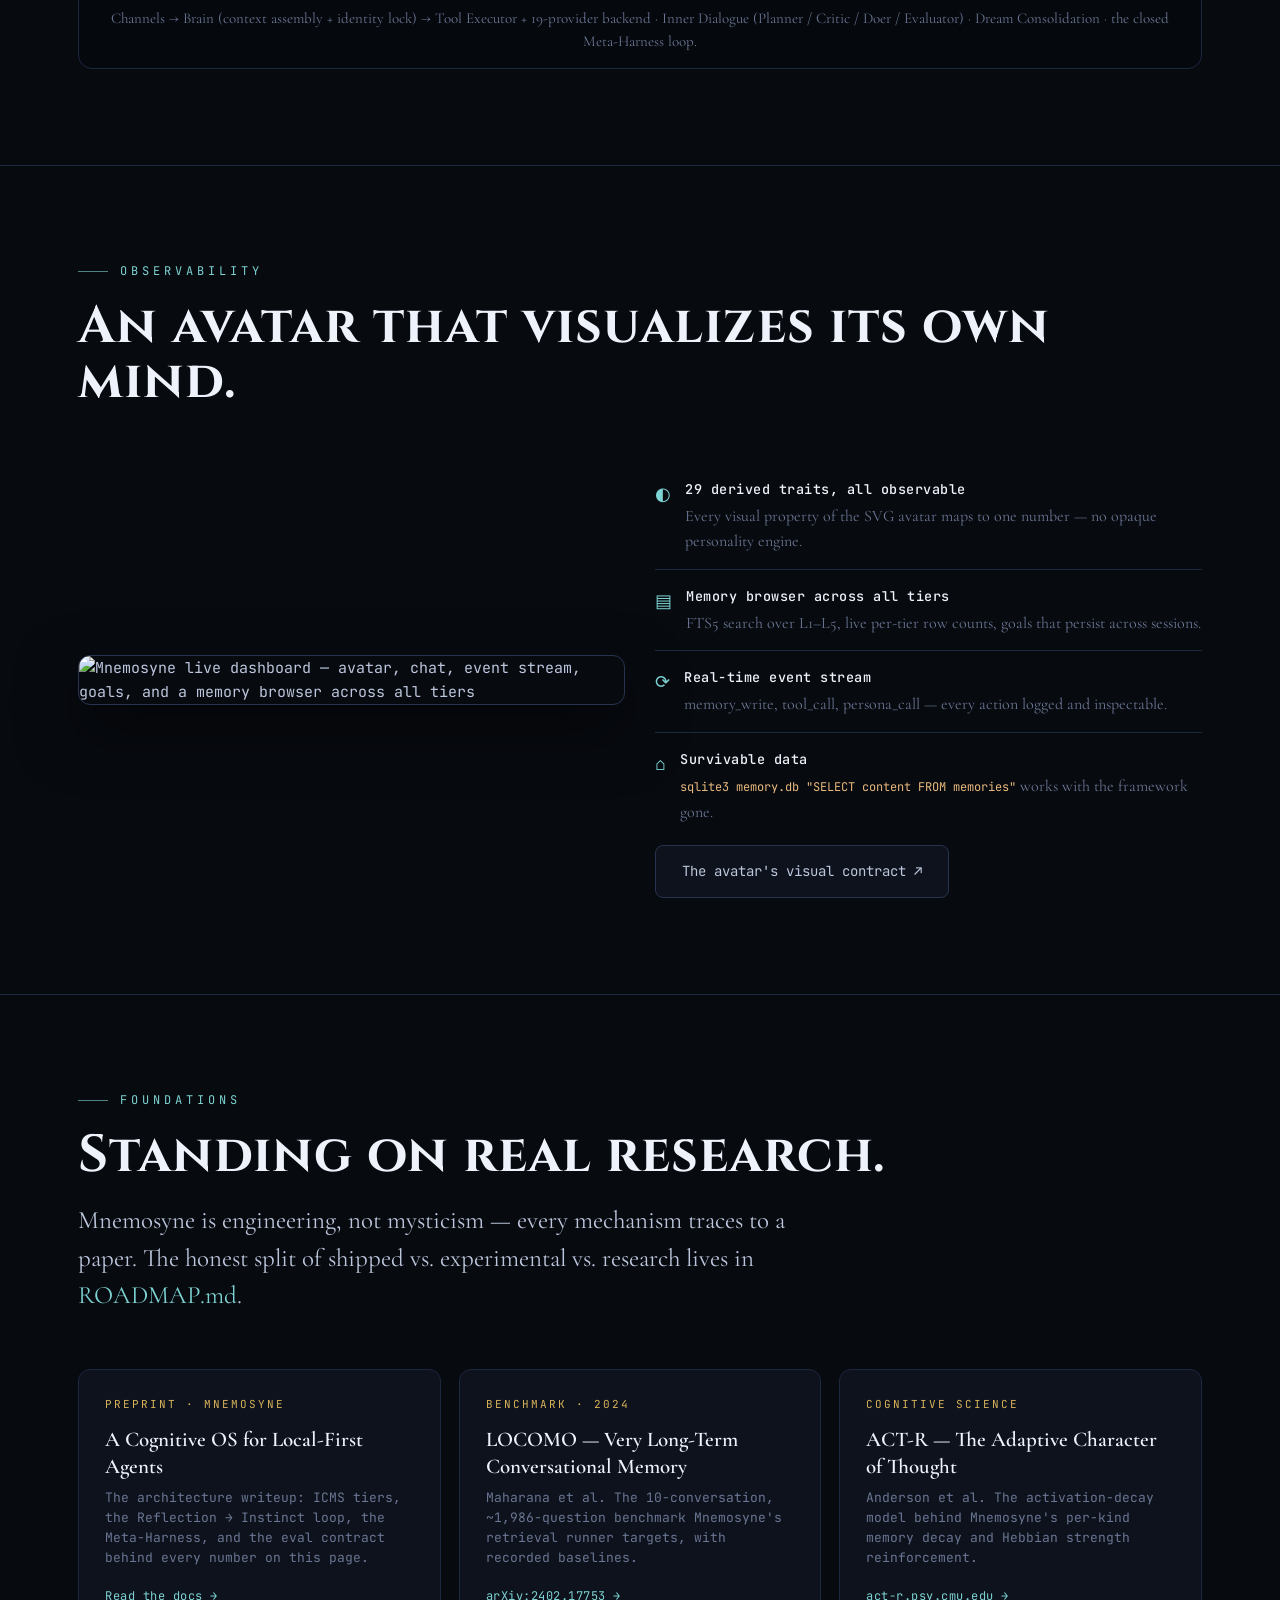
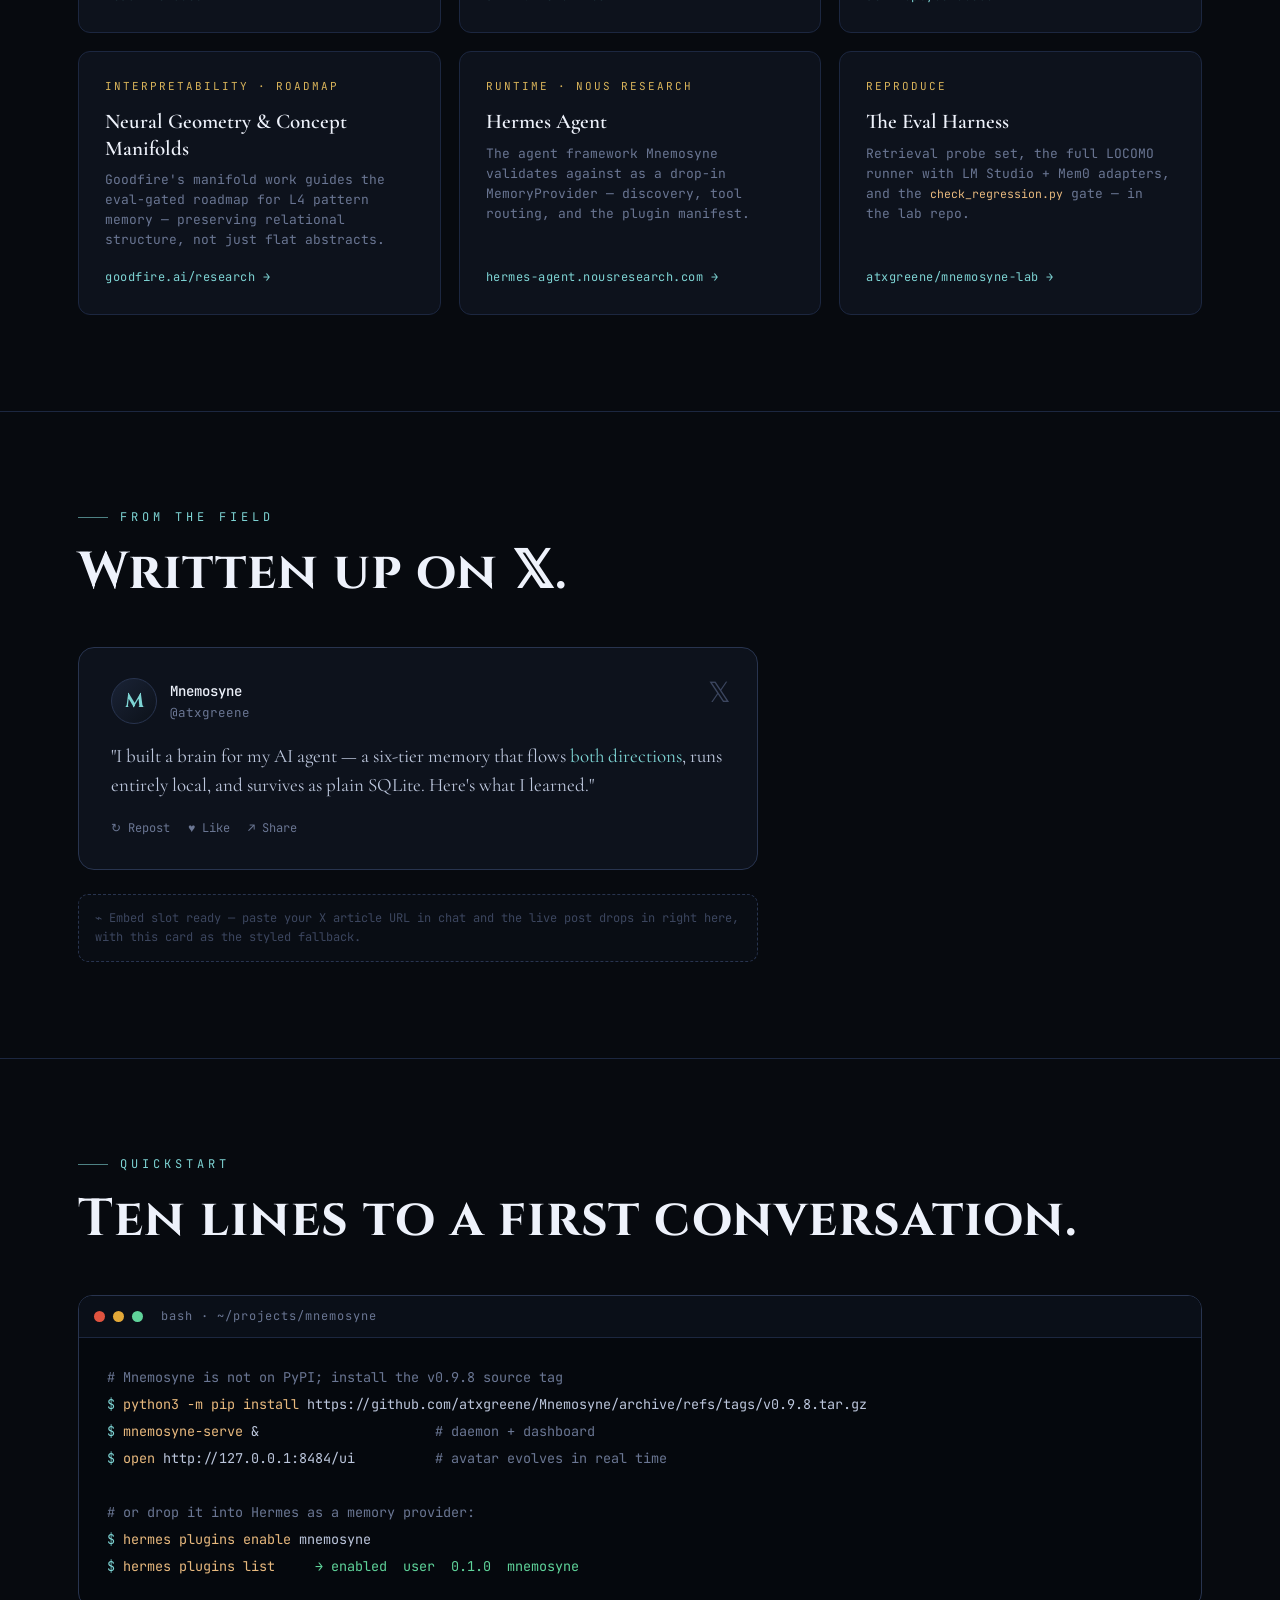
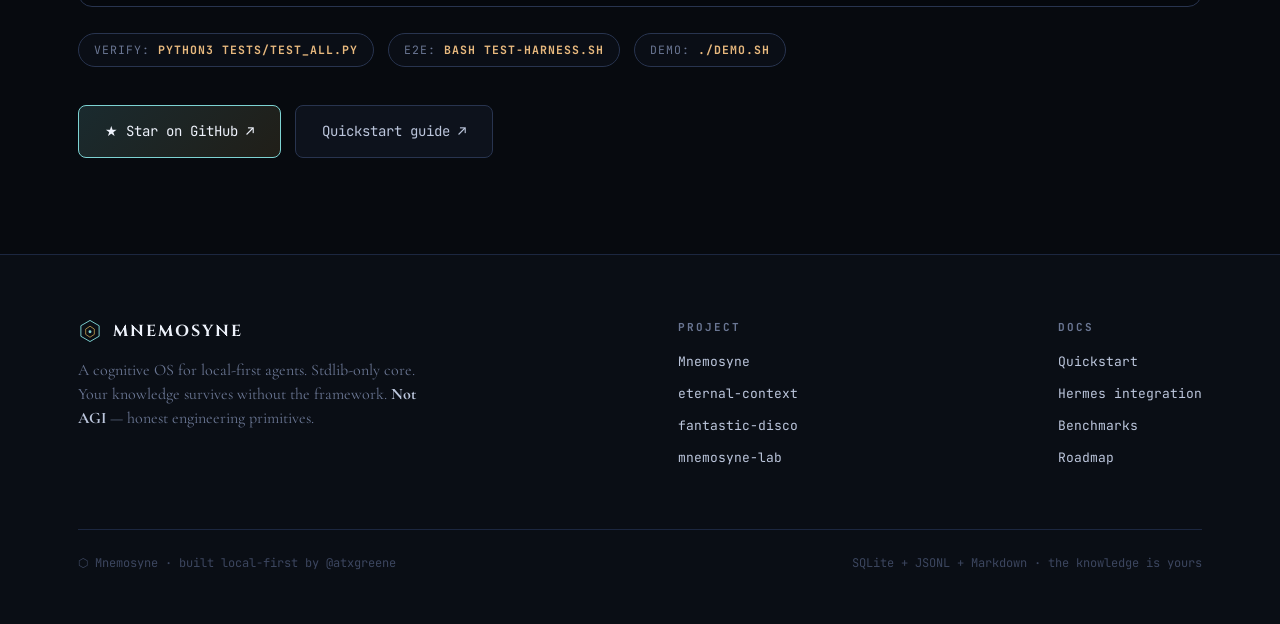
==== commit 4fd6589a: "Harden public core release contracts" ====
--- a/docs/index.html
+++ b/docs/index.html
@@ -353,7 +353,7 @@
       <div class="stat">
         <span class="num green" data-count="8" data-suffix="/8">0/8</span>
         <div class="label">Hermes runtime checks PASS</div>
-        <div class="sub">Live Hermes v0.16.0 — discovery, routing, persistence, fresh-session recall.</div>
+        <div class="sub">Hermes v0.21.4 — discovery, loading, routing, persistence, and clean shutdown.</div>
       </div>
       <div class="stat">
         <span class="num teal" data-count="0.8704" data-dec="4">0.0000</span>
@@ -361,9 +361,9 @@
         <div class="sub">Deterministic probe set — recall@5 / MRR / hit@1 by category.</div>
       </div>
       <div class="stat">
-        <span class="num gold" data-count="0.6247" data-dec="4">0.0000</span>
-        <div class="label">LOCOMO retrieval track</div>
-        <div class="sub"><b>1,540</b> scored questions · 2.2–2.5× recency/random baselines · snap-research/locomo.</div>
+        <span class="num gold" data-count="0.5009" data-dec="4">0.0000</span>
+        <div class="label">LOCOMO evidence recall@8</div>
+        <div class="sub"><b>1,536</b> questions with gold dialogue IDs · judge-free retrieval metric · snap-research/locomo.</div>
       </div>
       <div class="stat">
         <span class="num teal" data-count="0.96" data-dec="2">0.00</span>
@@ -405,15 +405,15 @@
 
     <div class="hermes-grid">
       <div class="terminal" id="hermesTerm">
-        <div class="term-bar"><span class="dot r"></span><span class="dot y"></span><span class="dot g"></span><span class="ttl">hermes · v0.16.0 · runtime validation</span></div>
+        <div class="term-bar"><span class="dot r"></span><span class="dot y"></span><span class="dot g"></span><span class="ttl">hermes · v0.21.4 · runtime validation</span></div>
         <div class="term-body" id="termBody"></div>
       </div>
       <div class="hermes-copy">
         <h3>Three tools. Zero ceremony.</h3>
-        <p>Turns persist automatically through a single-writer SQLite queue — the agent loop is never blocked. Session-end hooks run salient extraction, writing facts, preferences, and goals up-tier.</p>
+        <p>Primary-context turns persist automatically through a single-writer SQLite queue. Explicit model writes are constrained to non-identity memory in tiers L2–L4.</p>
         <table class="tool-table">
           <tr><td>memory_search(query, limit)</td><td>FTS5 BM25 + strength-weighted retrieval across all tiers</td></tr>
-          <tr><td>memory_write(content, kind, tier)</td><td>store fact / preference / goal / pattern at tier 2–5</td></tr>
+          <tr><td>memory_write(content, kind, tier)</td><td>store fact / preference / goal / pattern in tiers L2–L4</td></tr>
           <tr><td>memory_stats()</td><td>direct SQLite per-tier row counts</td></tr>
         </table>
         <div class="badge-row">
@@ -672,7 +672,7 @@
     {t:'<span class="term-check">  shutdown / queue flush       </span><span class="term-pass">PASS</span>',d:230},
     {t:'<span class="term-check">  fresh-session recall         </span><span class="term-pass">PASS</span>',d:230},
     {t:'<span class="term-dim">&nbsp;</span>',d:160},
-    {t:'<span class="term-pass">  ✓ 8/8 checks passed</span> <span class="term-dim">— live Hermes v0.16.0</span>',d:300},
+    {t:'<span class="term-pass">  ✓ 8/8 checks passed</span> <span class="term-dim">— Hermes v0.21.4</span>',d:300},
   ];
   let started=false;
   function run(){
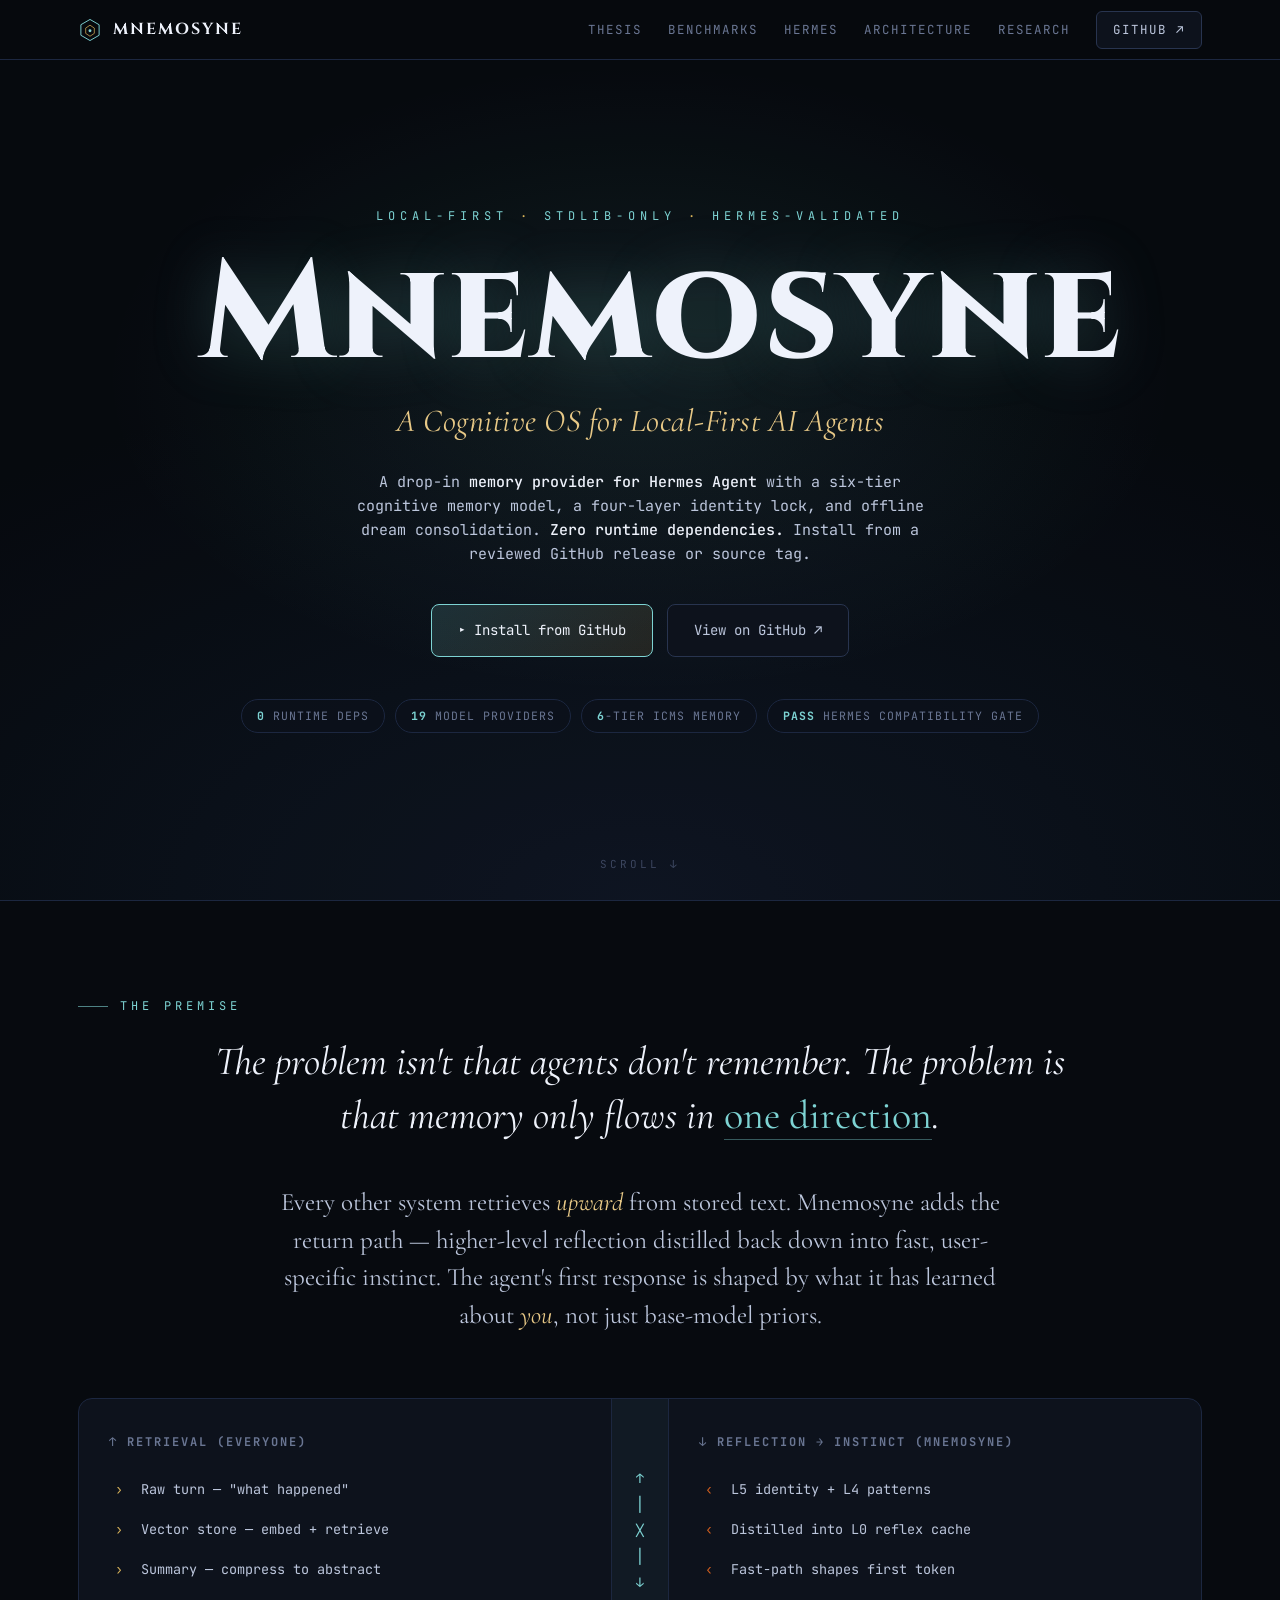
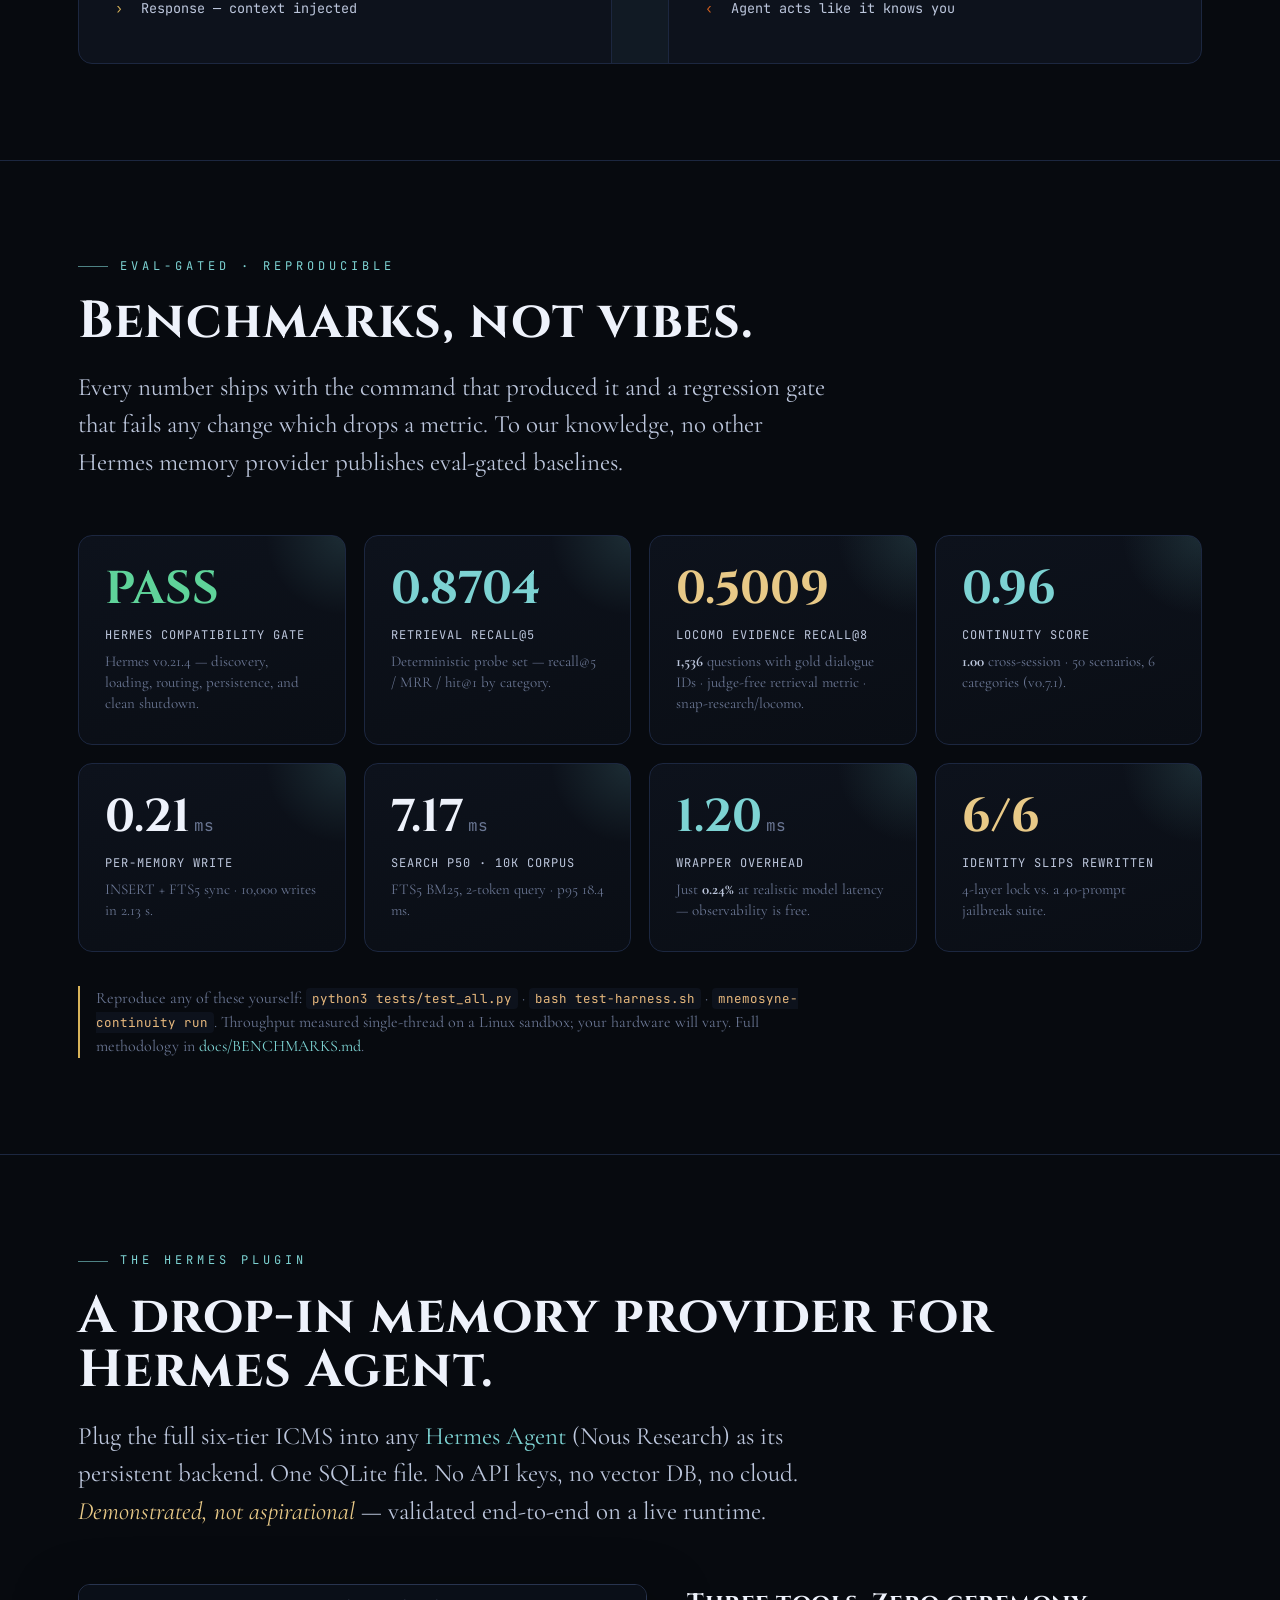
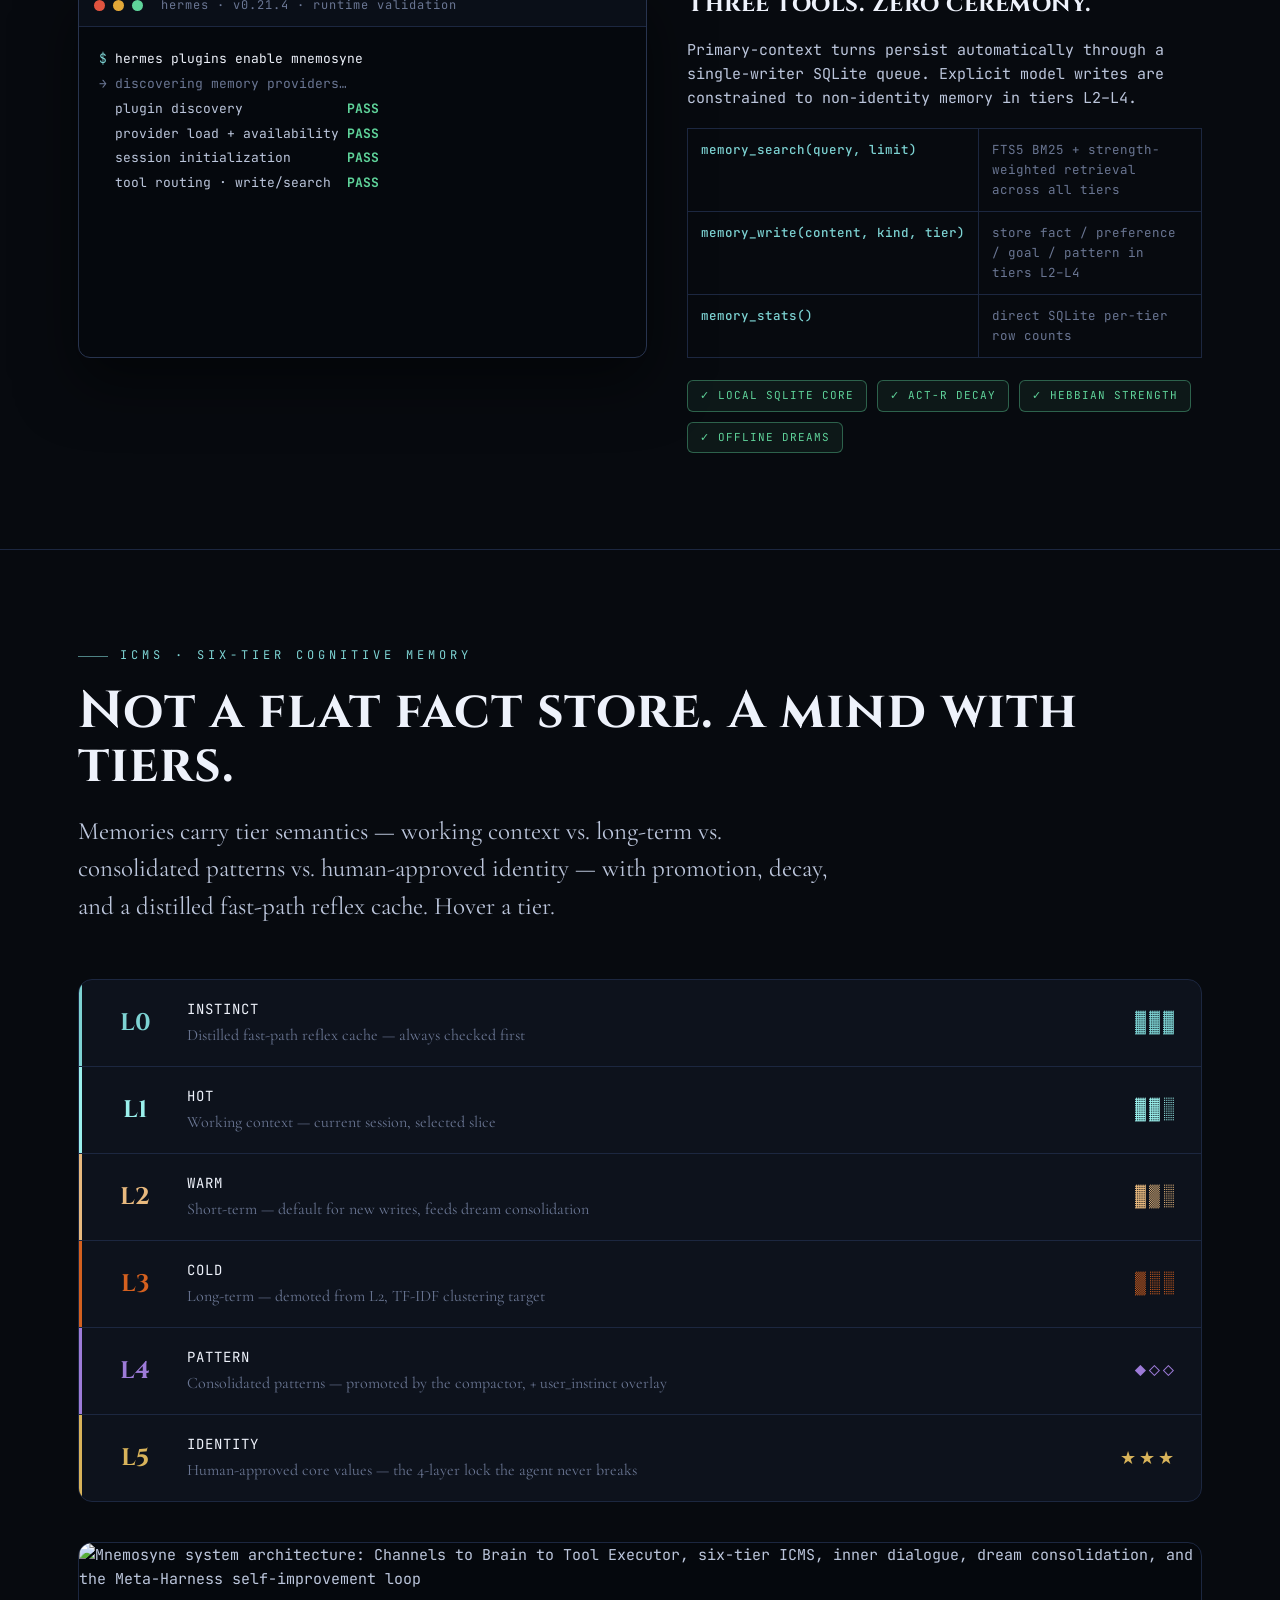
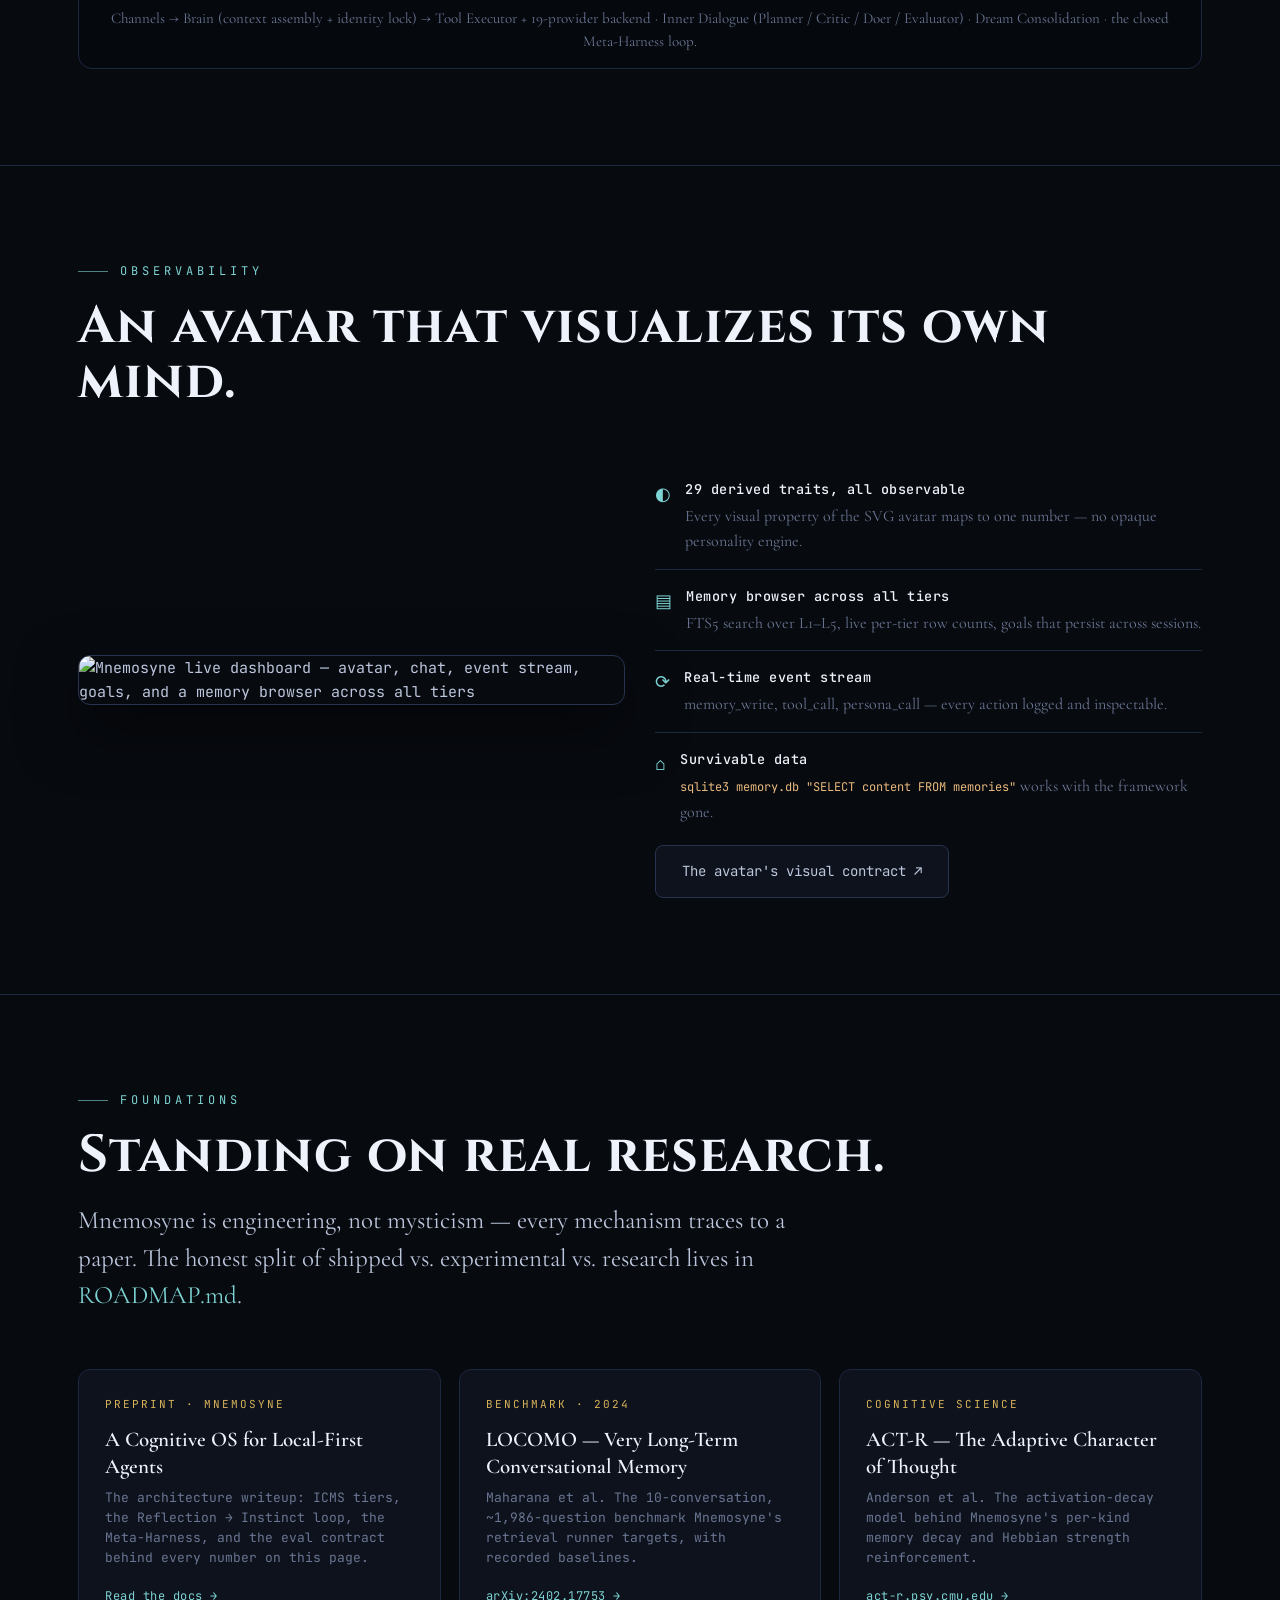
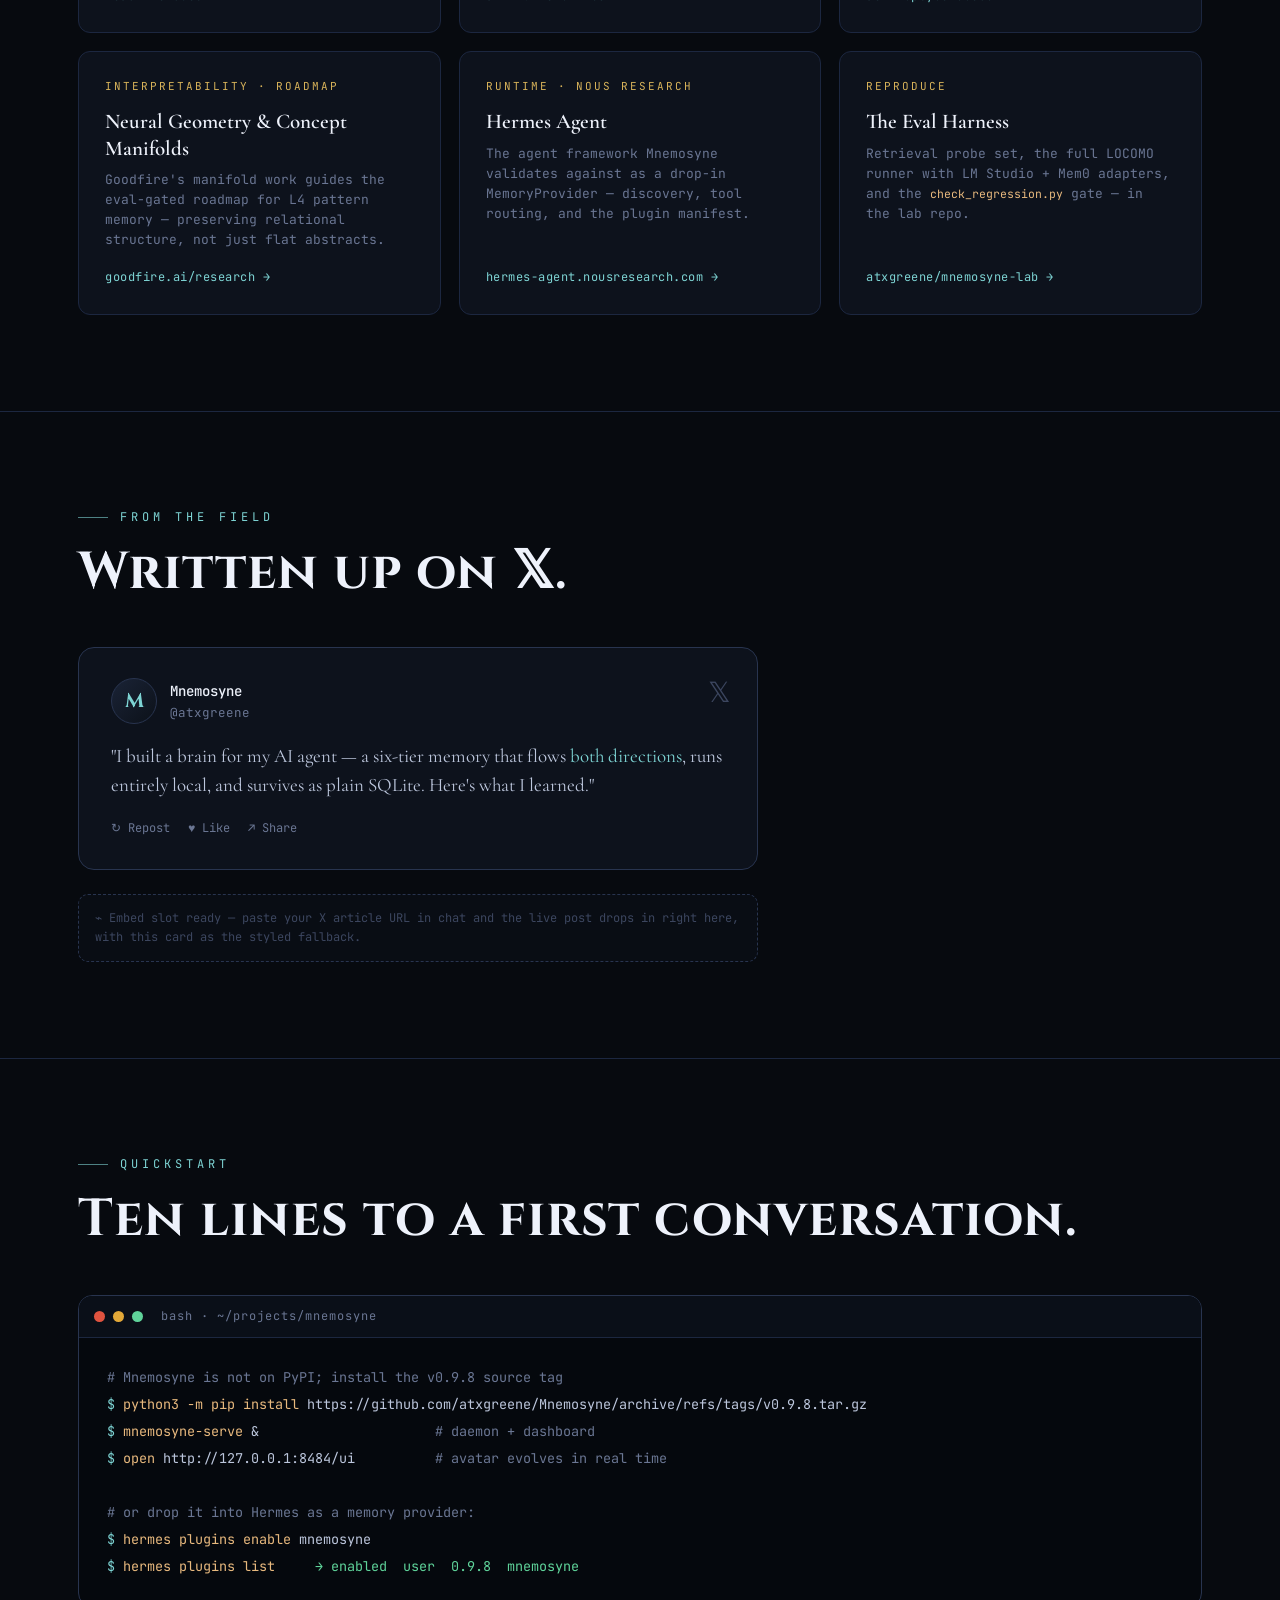
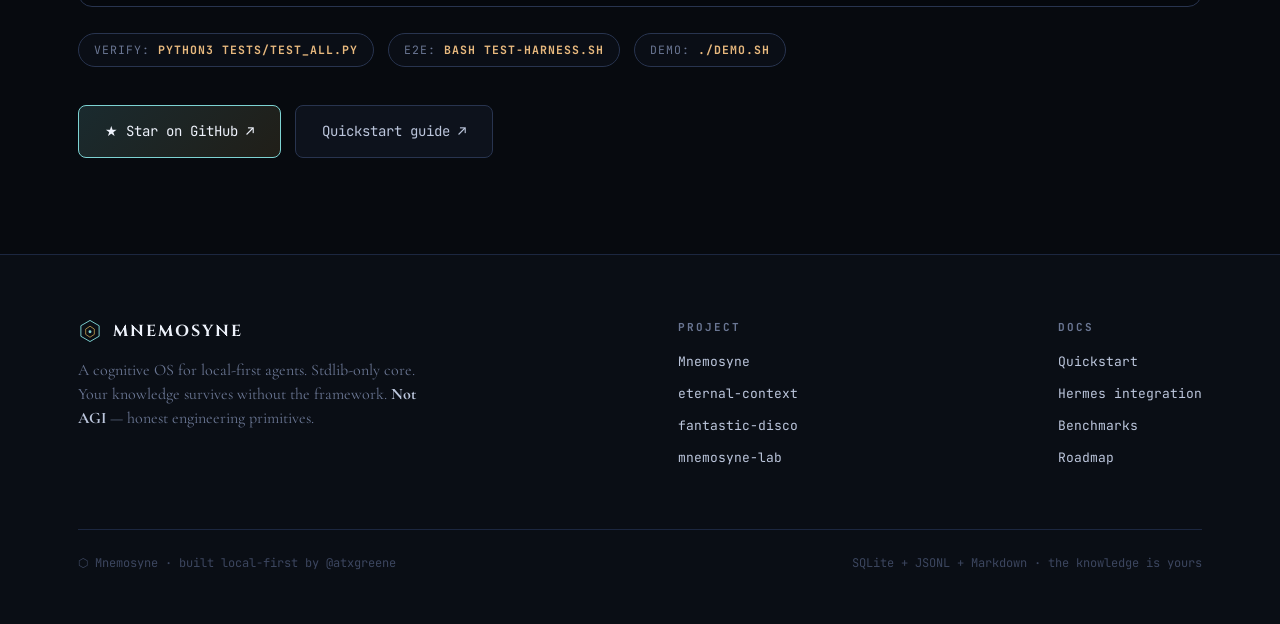
==== commit 3763b227: "Fix final v0.9.8 public release blockers" ====
--- a/docs/index.html
+++ b/docs/index.html
@@ -307,7 +307,7 @@
       <span class="chip"><b>0</b> runtime deps</span>
       <span class="chip"><b>19</b> model providers</span>
       <span class="chip"><b>6</b>-tier ICMS memory</span>
-      <span class="chip"><b>8/8</b> Hermes checks PASS</span>
+      <span class="chip"><b>PASS</b> Hermes compatibility gate</span>
     </div>
   </div>
   <div class="scroll-hint">scroll ↓</div>
@@ -351,8 +351,8 @@
 
     <div class="bench-grid">
       <div class="stat">
-        <span class="num green" data-count="8" data-suffix="/8">0/8</span>
-        <div class="label">Hermes runtime checks PASS</div>
+        <span class="num green">PASS</span>
+        <div class="label">Hermes compatibility gate</div>
         <div class="sub">Hermes v0.21.4 — discovery, loading, routing, persistence, and clean shutdown.</div>
       </div>
       <div class="stat">
@@ -555,7 +555,7 @@
 
 <span class="c"># or drop it into Hermes as a memory provider:</span>
 <span class="p">$</span> <span class="k">hermes plugins enable</span> mnemosyne
-<span class="p">$</span> <span class="k">hermes plugins list</span>     <span class="o">→ enabled  user  0.1.0  mnemosyne</span></div>
+<span class="p">$</span> <span class="k">hermes plugins list</span>     <span class="o">→ enabled  user  0.9.8  mnemosyne</span></div>
     </div>
     <div class="verify-row">
       <span class="chip">Verify: <b>python3 tests/test_all.py</b></span>
@@ -668,11 +668,9 @@
     {t:'<span class="term-check">  session initialization       </span><span class="term-pass">PASS</span>',d:230},
     {t:'<span class="term-check">  tool routing · write/search  </span><span class="term-pass">PASS</span>',d:230},
     {t:'<span class="term-check">  turn persistence → SQLite    </span><span class="term-pass">PASS</span>',d:230},
-    {t:'<span class="term-check">  prefetch (non-blocking)      </span><span class="term-pass">PASS</span>',d:230},
     {t:'<span class="term-check">  shutdown / queue flush       </span><span class="term-pass">PASS</span>',d:230},
-    {t:'<span class="term-check">  fresh-session recall         </span><span class="term-pass">PASS</span>',d:230},
     {t:'<span class="term-dim">&nbsp;</span>',d:160},
-    {t:'<span class="term-pass">  ✓ 8/8 checks passed</span> <span class="term-dim">— Hermes v0.21.4</span>',d:300},
+    {t:'<span class="term-pass">  ✓ compatibility gate passed</span> <span class="term-dim">— Hermes v0.21.4</span>',d:300},
   ];
   let started=false;
   function run(){
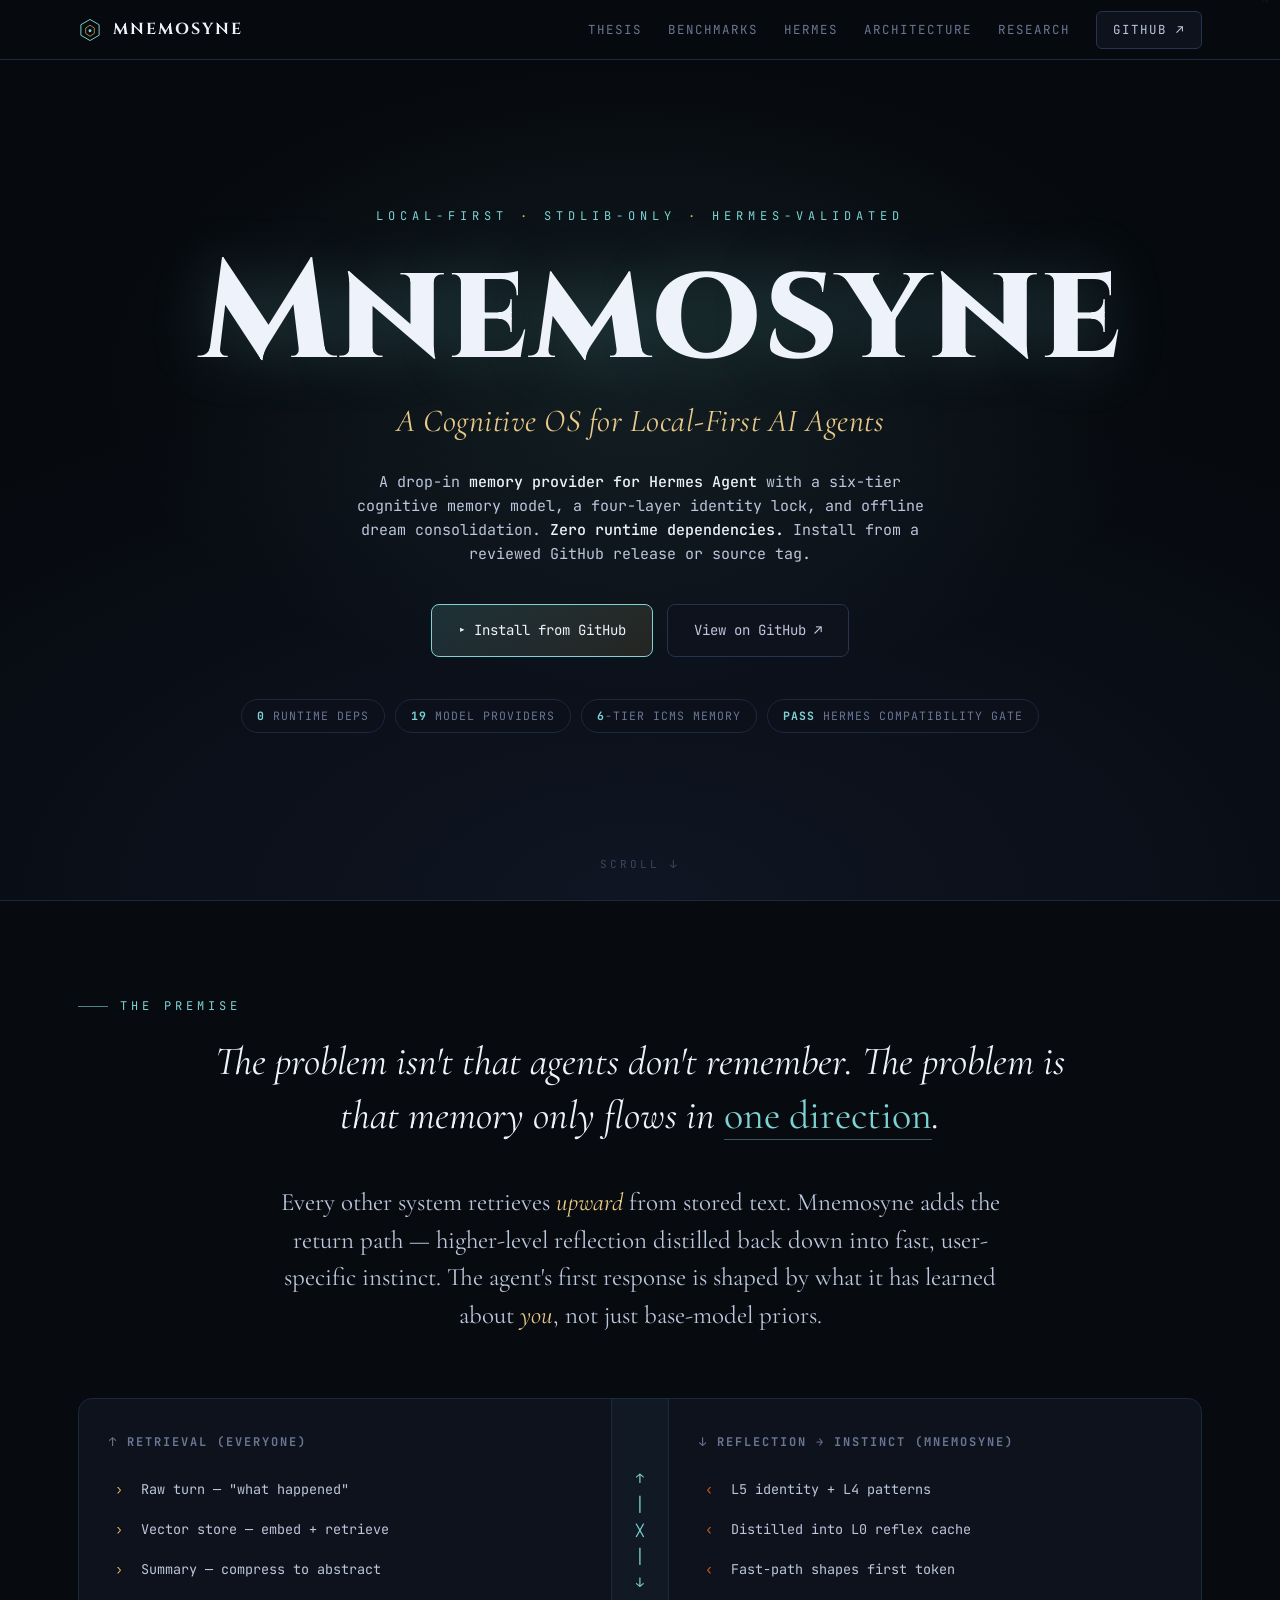
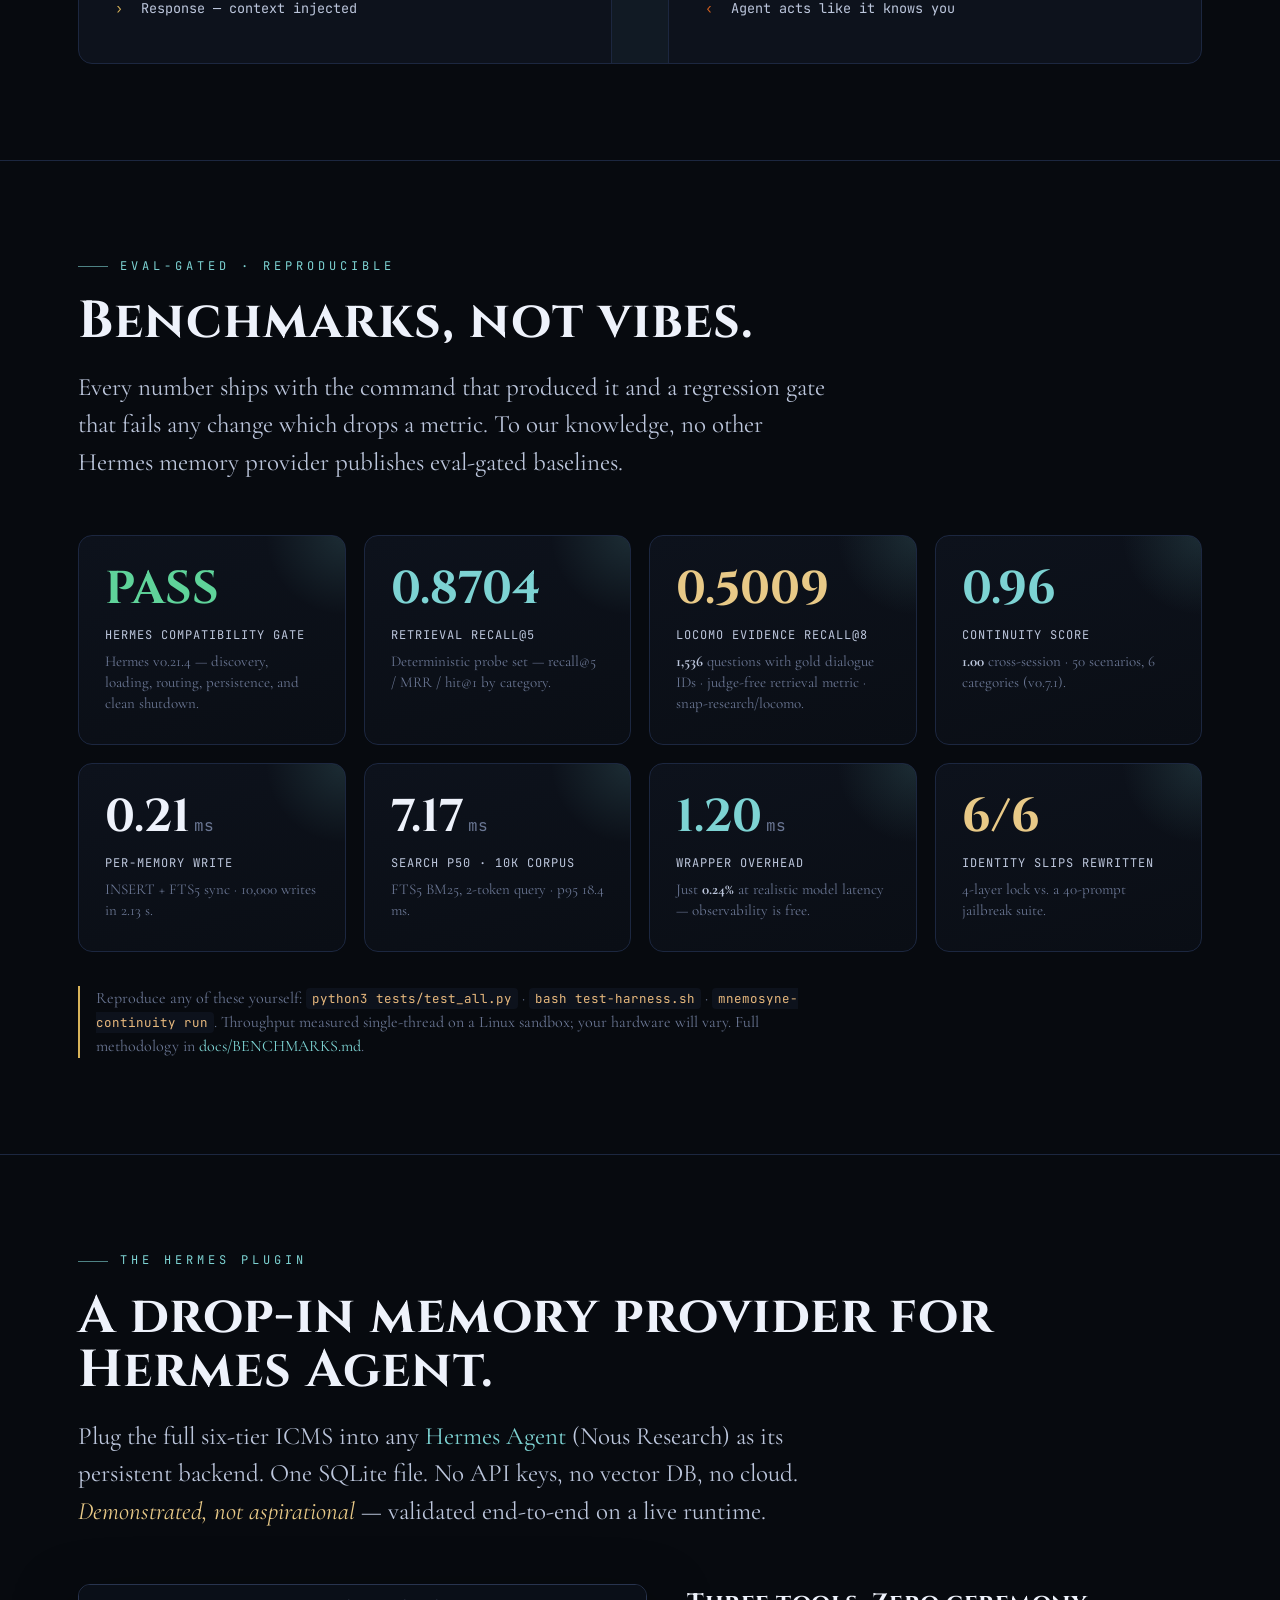
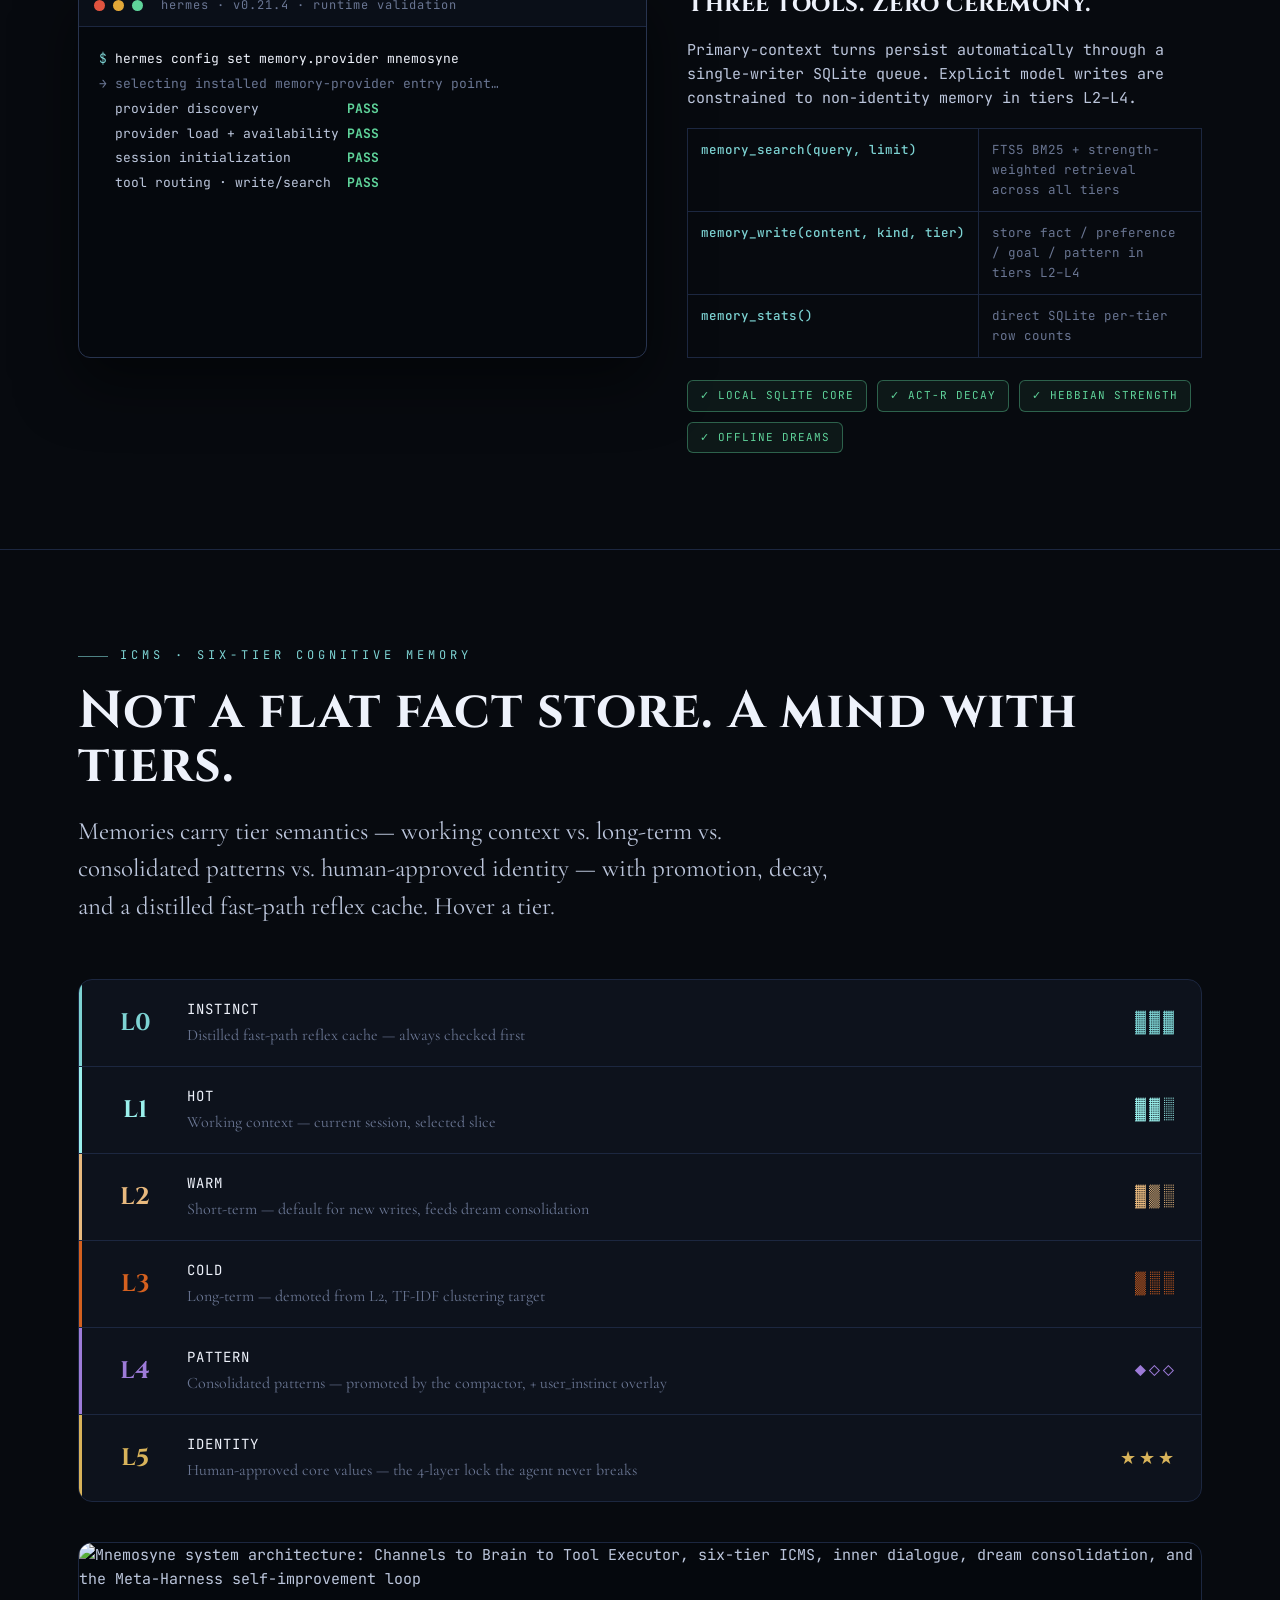
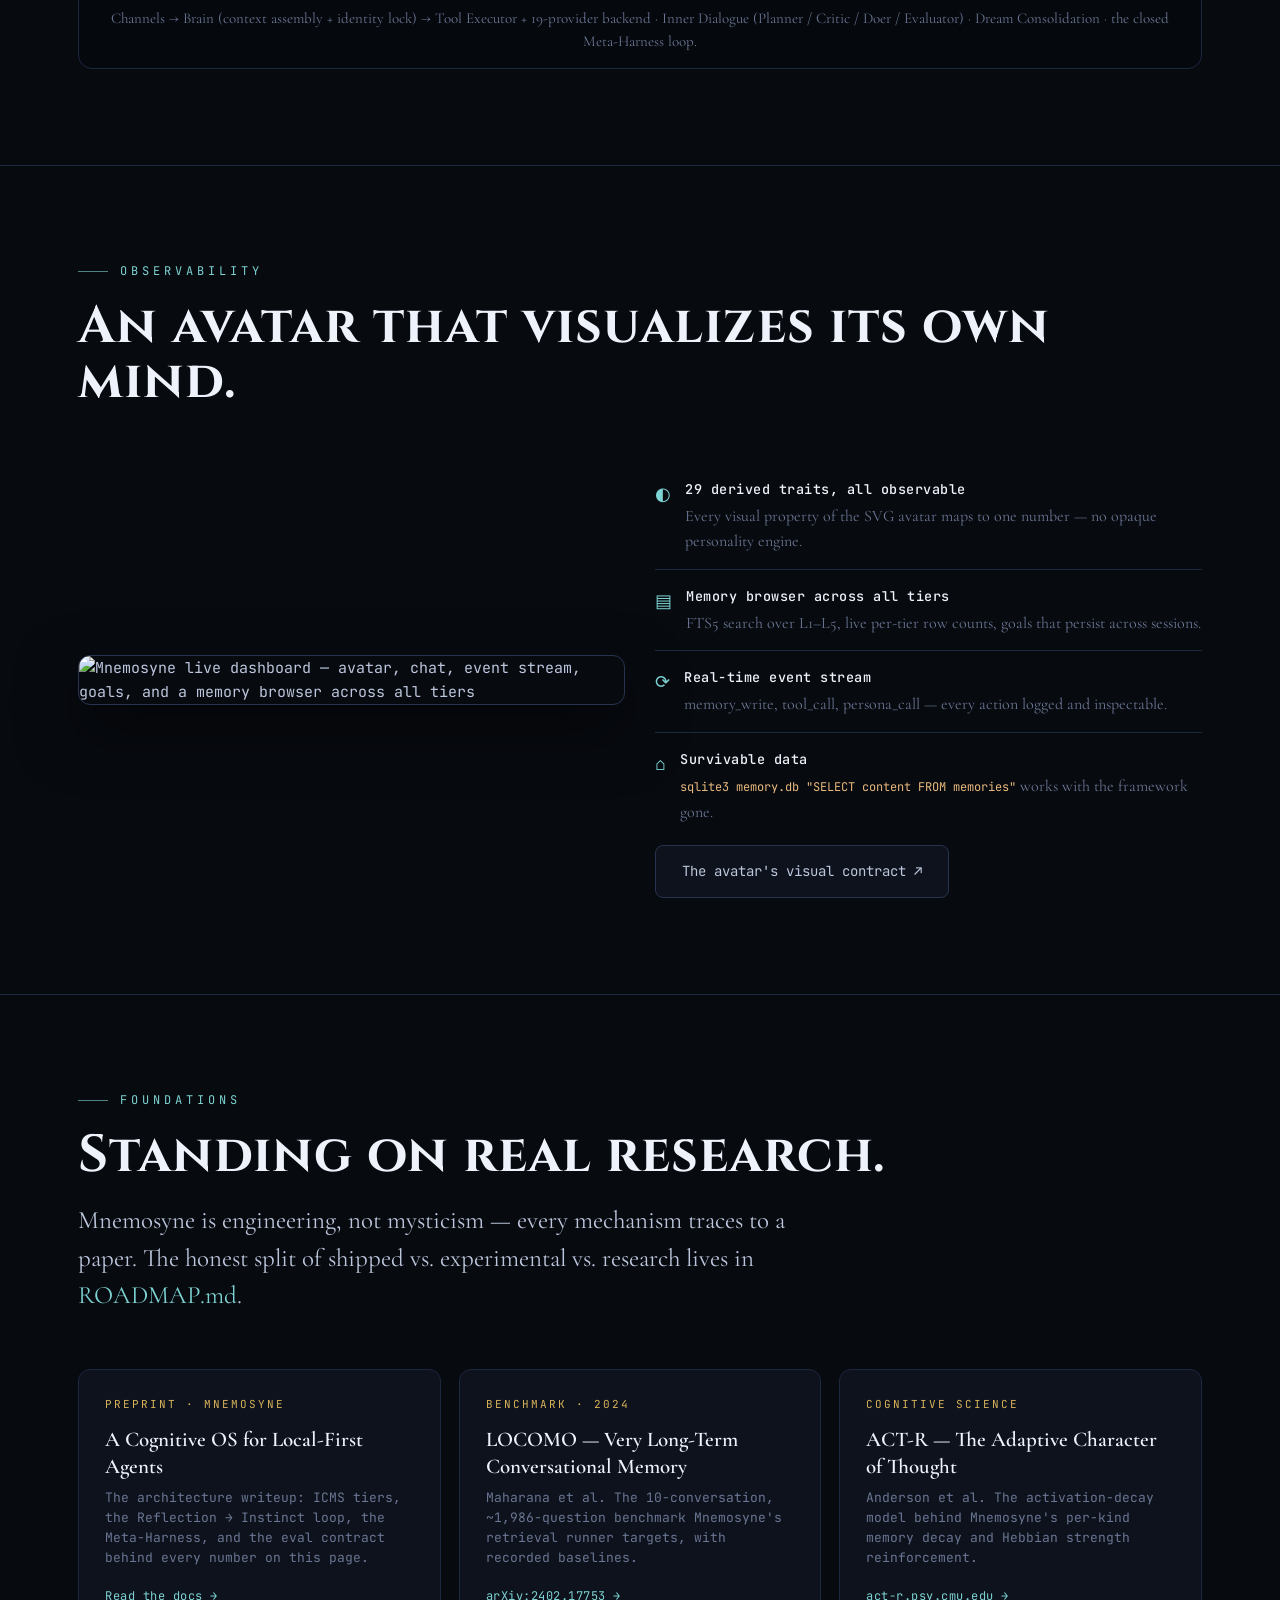
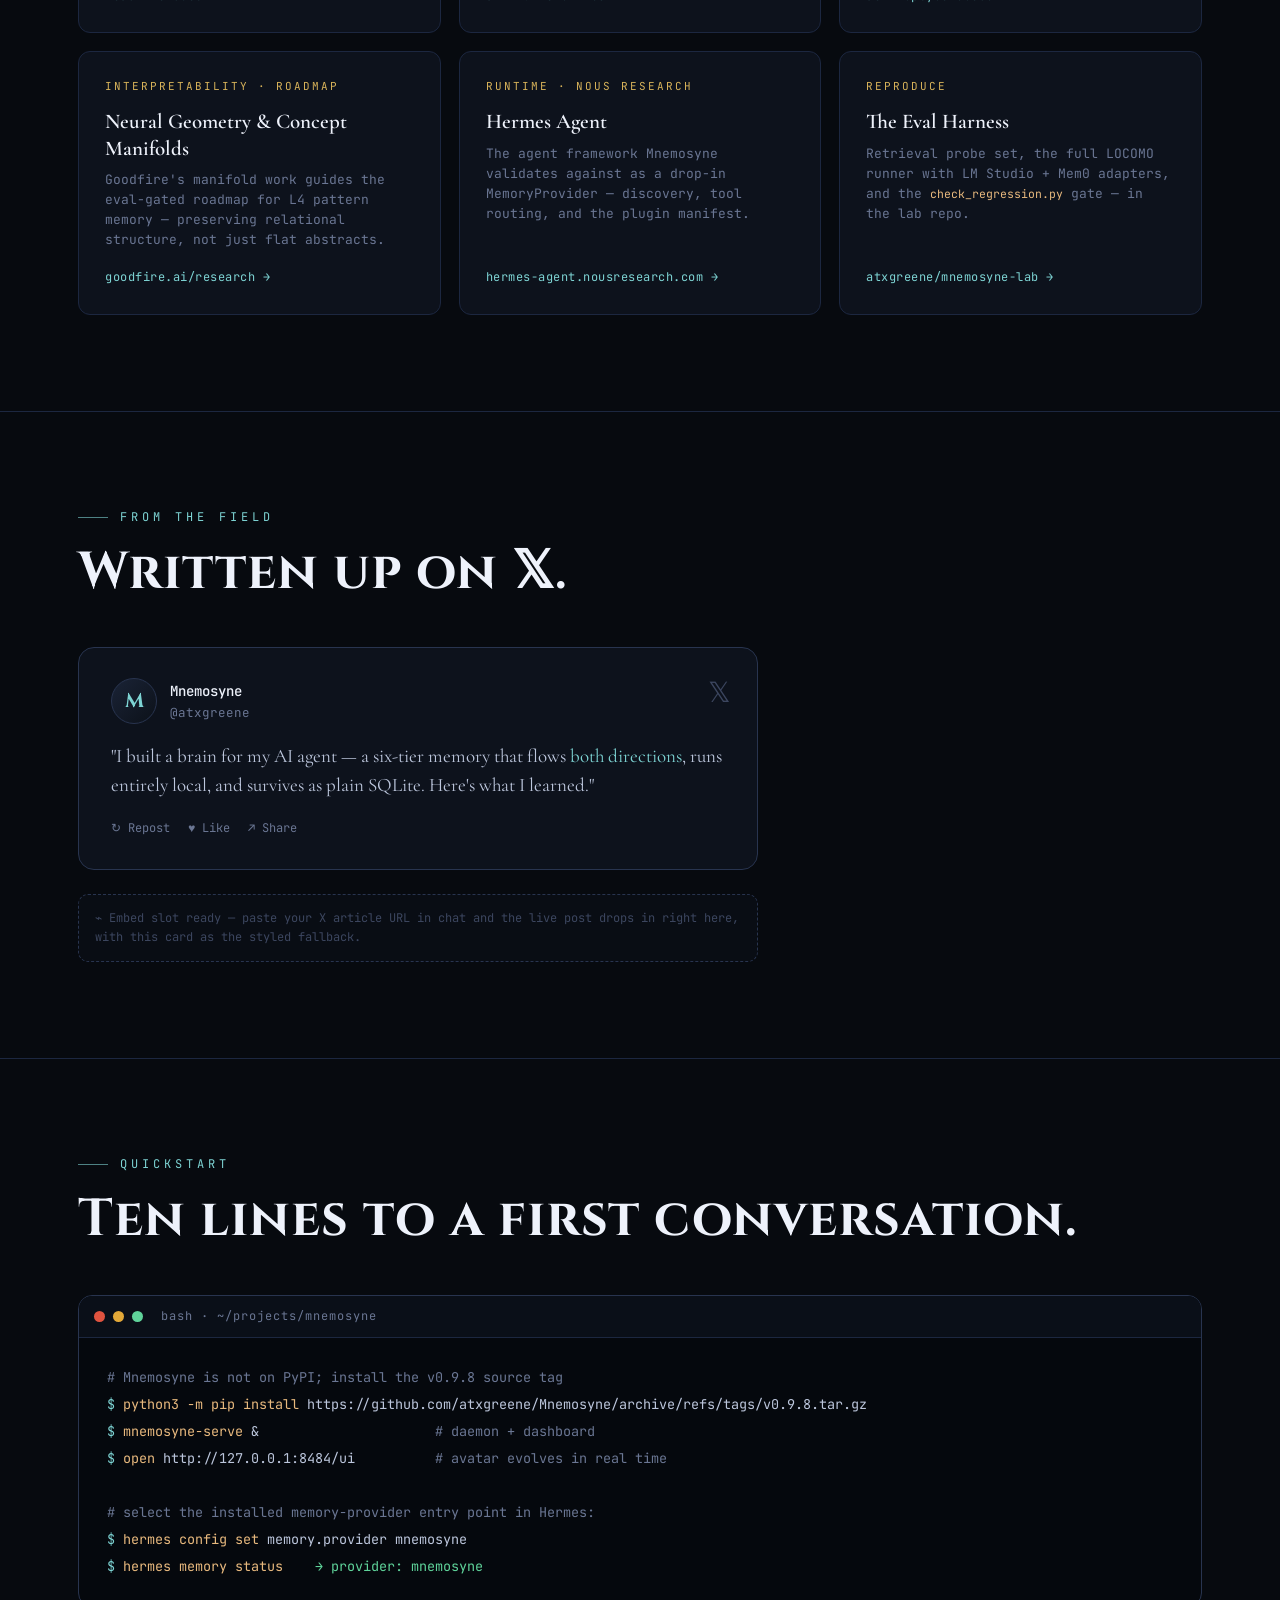
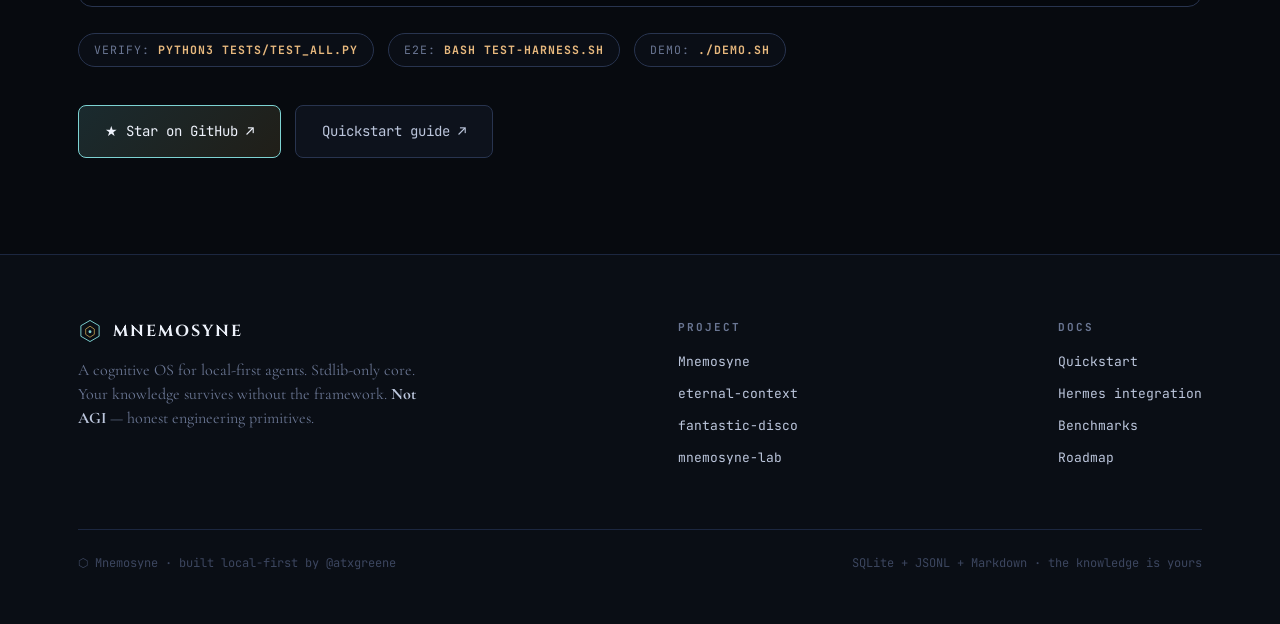
==== commit 305a9879: "Fix final v0.9.8 release documentation gates" ====
--- a/docs/index.html
+++ b/docs/index.html
@@ -553,9 +553,9 @@
 <span class="p">$</span> <span class="k">mnemosyne-serve</span> &amp;                      <span class="c"># daemon + dashboard</span>
 <span class="p">$</span> <span class="k">open</span> http://127.0.0.1:8484/ui          <span class="c"># avatar evolves in real time</span>
 
-<span class="c"># or drop it into Hermes as a memory provider:</span>
-<span class="p">$</span> <span class="k">hermes plugins enable</span> mnemosyne
-<span class="p">$</span> <span class="k">hermes plugins list</span>     <span class="o">→ enabled  user  0.9.8  mnemosyne</span></div>
+<span class="c"># select the installed memory-provider entry point in Hermes:</span>
+<span class="p">$</span> <span class="k">hermes config set</span> memory.provider mnemosyne
+<span class="p">$</span> <span class="k">hermes memory status</span>    <span class="o">→ provider: mnemosyne</span></div>
     </div>
     <div class="verify-row">
       <span class="chip">Verify: <b>python3 tests/test_all.py</b></span>
@@ -661,9 +661,9 @@
   const body=document.getElementById('termBody');
   if(!term||!body) return;
   const lines=[
-    {t:'<span class="term-cmd"><span class="pr">$</span> hermes plugins enable mnemosyne</span>',d:380},
-    {t:'<span class="term-dim">→ discovering memory providers…</span>',d:320},
-    {t:'<span class="term-check">  plugin discovery             </span><span class="term-pass">PASS</span>',d:260},
+    {t:'<span class="term-cmd"><span class="pr">$</span> hermes config set memory.provider mnemosyne</span>',d:380},
+    {t:'<span class="term-dim">→ selecting installed memory-provider entry point…</span>',d:320},
+    {t:'<span class="term-check">  provider discovery           </span><span class="term-pass">PASS</span>',d:260},
     {t:'<span class="term-check">  provider load + availability </span><span class="term-pass">PASS</span>',d:230},
     {t:'<span class="term-check">  session initialization       </span><span class="term-pass">PASS</span>',d:230},
     {t:'<span class="term-check">  tool routing · write/search  </span><span class="term-pass">PASS</span>',d:230},
